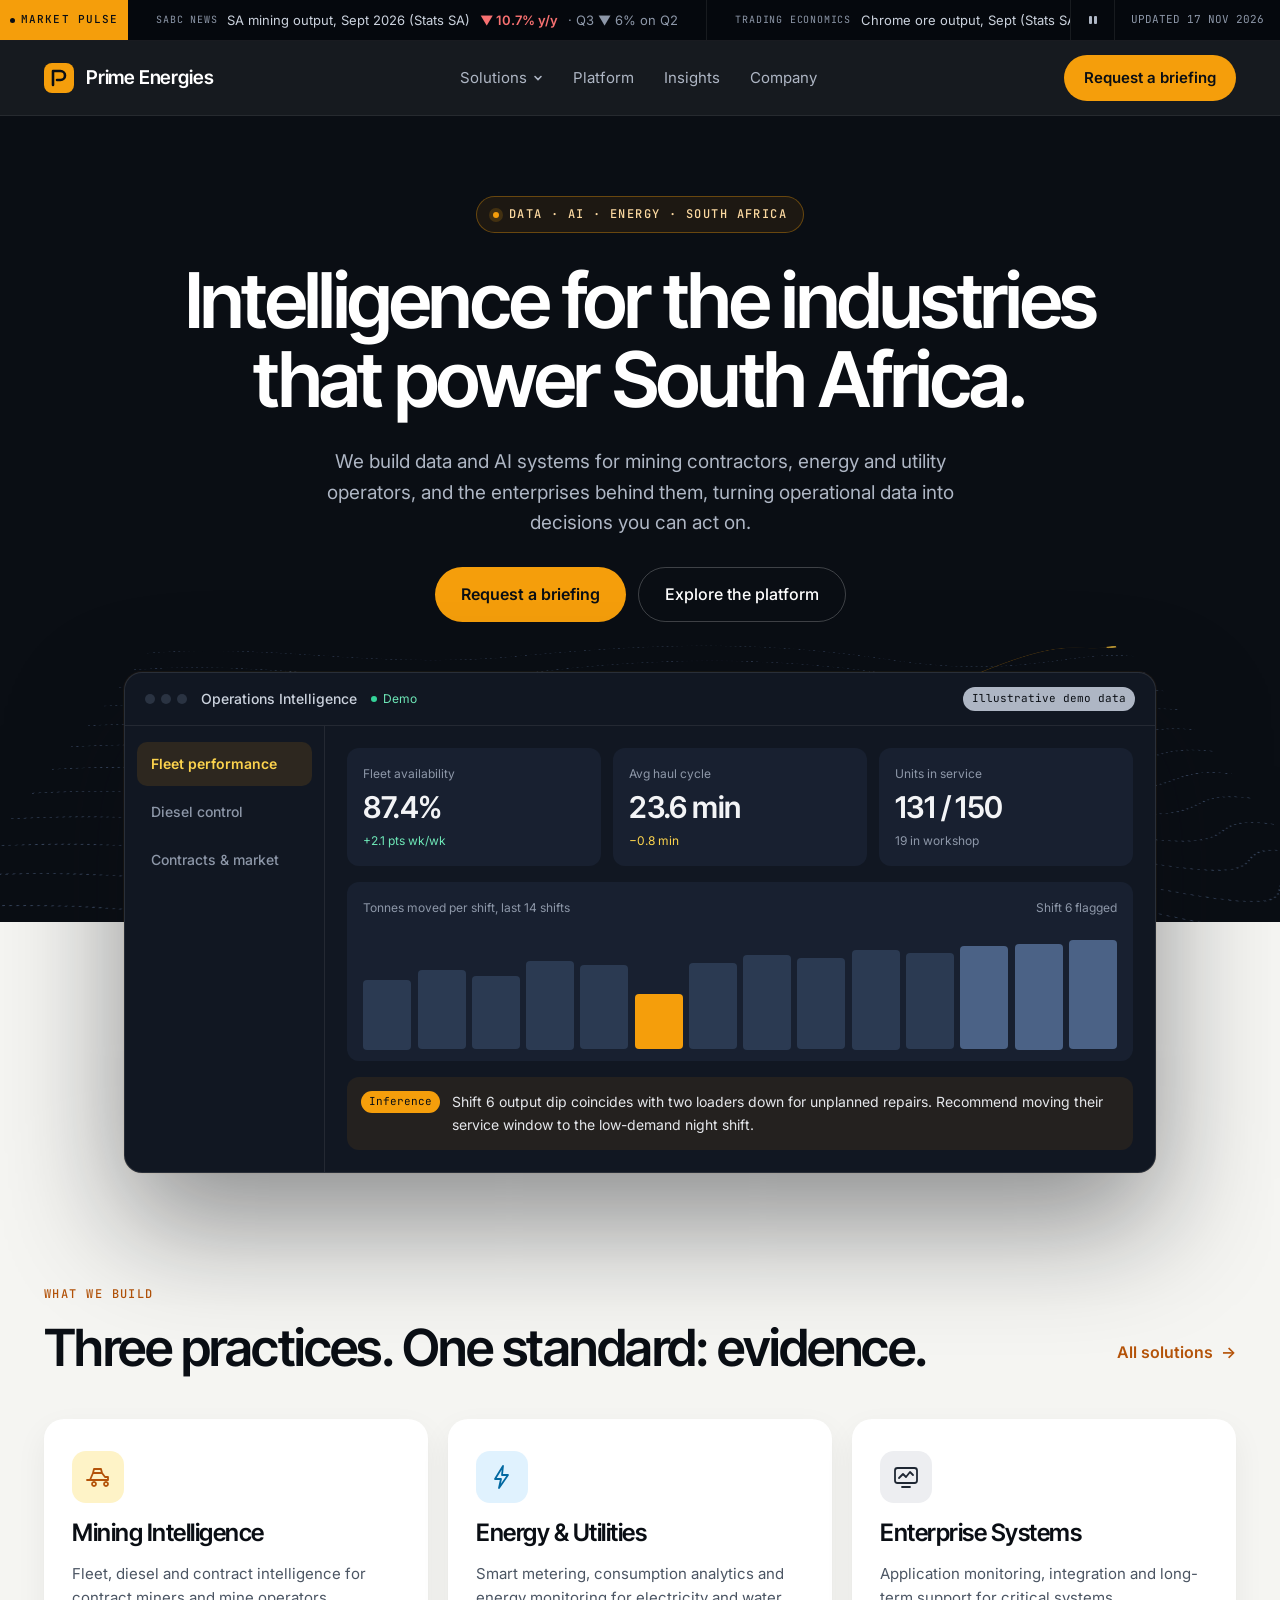
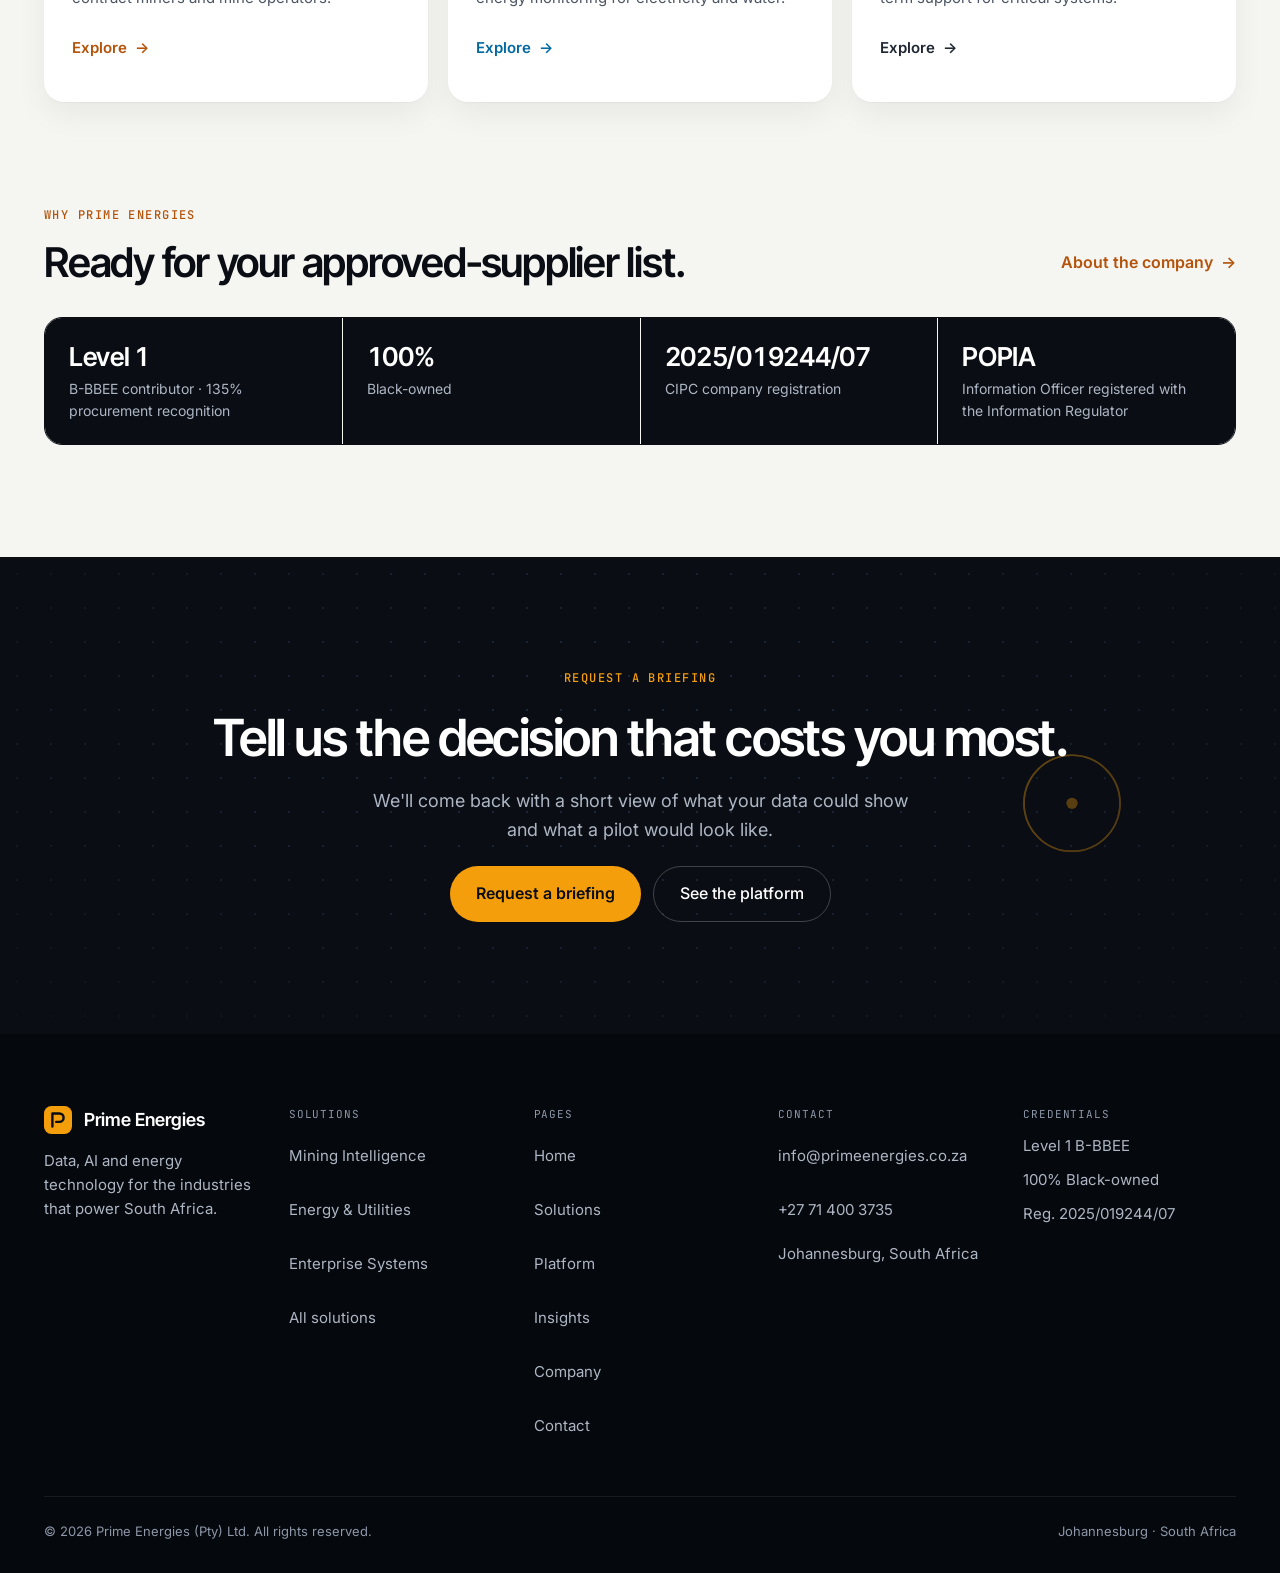
==== index.html @ 6471c517 "Custom aligned dropdown chevron; B-BBEE recognition and validity details Co-Authored-By: Claude Opus" ====
<!doctype html>
<html lang="en">
<head>
<meta charset="utf-8">
<meta name="viewport" content="width=device-width, initial-scale=1">
<meta name="format-detection" content="telephone=no, date=no, address=no, email=no">
<title>Prime Energies | Data, AI and energy technology</title>
<meta name="description" content="Prime Energies builds data and AI systems for mining contractors, energy and utility operators and the enterprises behind them. Level 1 B-BBEE, Johannesburg.">
<meta property="og:title" content="Prime Energies | Data, AI and energy technology">
<meta property="og:description" content="Prime Energies builds data and AI systems for mining contractors, energy and utility operators and the enterprises behind them. Level 1 B-BBEE, Johannesburg.">
<meta property="og:type" content="website">
<meta name="theme-color" content="#0A0E14">
<link rel="canonical" href="https://nmagubane.github.io/prime-energies-site/">
<meta property="og:url" content="https://nmagubane.github.io/prime-energies-site/">
<meta property="og:site_name" content="Prime Energies">
<meta property="og:image" content="https://nmagubane.github.io/prime-energies-site/assets/og-image.png">
<meta property="og:image:width" content="1200">
<meta property="og:image:height" content="630">
<meta name="twitter:card" content="summary_large_image">
<link rel="icon" href="favicon.ico" sizes="any">
<link rel="icon" href="assets/icon.svg" type="image/svg+xml">
<link rel="apple-touch-icon" href="assets/apple-touch-icon.png">
<script type="application/ld+json">{"@context": "https://schema.org", "@type": "Organization", "name": "Prime Energies", "legalName": "Prime Energies (Pty) Ltd", "url": "https://nmagubane.github.io/prime-energies-site/", "logo": "https://nmagubane.github.io/prime-energies-site/assets/apple-touch-icon.png", "email": "info@primeenergies.co.za", "telephone": "+27714003735", "identifier": "2025/019244/07", "address": {"@type": "PostalAddress", "addressLocality": "Johannesburg", "addressCountry": "ZA"}}</script>
<noscript><style>.pe-menu-btn{display:none!important}.pe-hide-sm{display:flex!important;flex-wrap:wrap}</style></noscript>
<link rel="preconnect" href="https://fonts.googleapis.com">
<link rel="preconnect" href="https://fonts.gstatic.com" crossorigin="anonymous">
<link href="https://fonts.googleapis.com/css2?family=Inter+Tight:wght@500;600;700&amp;family=Inter:wght@400;500;600&amp;family=JetBrains+Mono:wght@400;500&amp;display=swap" rel="stylesheet">
<link rel="stylesheet" href="assets/site.css?v=202611170220">
</head>
<body>
<div style="min-height: 100vh; background-color: #F5F5F2; color: #0A0E14; font-family: Inter, system-ui, sans-serif; font-size: 16px; line-height: 1.6; overflow-x: clip">
<a class="pe-skip" href="#main">Skip to content</a><div class="pe-top" style="position: sticky; top: 0; z-index: 50"><div class="pe-ticker" role="region" aria-label="Mining market pulse" style="position: relative; z-index: 6; display: flex; align-items: stretch; background-color: #05080D; border-bottom: 1px solid rgba(255,255,255,.08); overflow: hidden">
<a href="insights.html" class="pe-pulse-tag" aria-label="Market Pulse: all news" style="flex-shrink: 0; display: flex; align-items: center; gap: 6px; padding: 0 10px; background-color: #F59E0B; color: #0A0E14; font-family: 'JetBrains Mono', monospace; font-size: 11px; font-weight: 500; letter-spacing: .1em; z-index: 2">
<span class="pe-live" style="width: 5px; height: 5px; border-radius: 50%; background-color: #0A0E14; display: inline-block"></span><span class="pe-hide-sm">MARKET PULSE</span><span class="pe-show-sm">PULSE</span></a>
<div style="flex: 1 1 auto; min-width: 0; overflow: hidden"><div class="pe-belt"><div style="display: flex; align-items: center; white-space: nowrap"><a href="https://www.sabcnews.com/sabcnews/sa-mining-production-plunges-by-10-7-year-on-year-in-september/" target="_blank" rel="noopener" class="pe-tick" style="display: inline-flex; align-items: center; gap: 10px; padding: 0 28px; border-right: 1px solid rgba(255,255,255,.08); font-size: 13px; min-height: 40px"><span style="font-family: 'JetBrains Mono', monospace; font-size: 10px; letter-spacing: .08em; color: #8D97A8">SABC NEWS</span><span>SA mining output, Sept 2026 (Stats SA)</span><span style="font-weight: 600; color: #F87171">▼ 10.7% y/y</span> <span style="color: #8D97A8">· Q3 ▼ 6% on Q2</span></a><a href="https://tradingeconomics.com/south-africa/mining-production" target="_blank" rel="noopener" class="pe-tick" style="display: inline-flex; align-items: center; gap: 10px; padding: 0 28px; border-right: 1px solid rgba(255,255,255,.08); font-size: 13px; min-height: 40px"><span style="font-family: 'JetBrains Mono', monospace; font-size: 10px; letter-spacing: .08em; color: #8D97A8">TRADING ECONOMICS</span><span>Chrome ore output, Sept (Stats SA)</span><span style="font-weight: 600; color: #34D399">▲ 13.1% y/y</span> <span style="color: #8D97A8">· Manganese ▲ 12.8%</span></a><a href="https://news.metal.com/newscontent/YYYMZWUZQALMFIA4WNA7RKLA23WEX3Q63YMIAIQ-south-africa-september-mining-output-falls-107-yoy-iron-ore-down-237" target="_blank" rel="noopener" class="pe-tick" style="display: inline-flex; align-items: center; gap: 10px; padding: 0 28px; border-right: 1px solid rgba(255,255,255,.08); font-size: 13px; min-height: 40px"><span style="font-family: 'JetBrains Mono', monospace; font-size: 10px; letter-spacing: .08em; color: #8D97A8">SMM</span><span>Iron ore output, Sept (Stats SA)</span><span style="font-weight: 600; color: #F87171">▼ 23.7% y/y</span> <span style="color: #8D97A8">· Diamonds ▼ 63.1%</span></a><a href="https://dfa.co.za/news/2026-11-16-iron-ore-and-diamond-output-slump-as-annual-mining-costs-rise/" target="_blank" rel="noopener" class="pe-tick" style="display: inline-flex; align-items: center; gap: 10px; padding: 0 28px; border-right: 1px solid rgba(255,255,255,.08); font-size: 13px; min-height: 40px"><span style="font-family: 'JetBrains Mono', monospace; font-size: 10px; letter-spacing: .08em; color: #8D97A8">DFA</span><span>Mining input cost inflation (Minerals Council)</span><span style="font-weight: 600; color: #FCD34D">▲ 4.9% y/y</span></a><a href="https://news.metal.com/newscontent/104191931-smm-chromium-daily-review-low-trading-activity-market-under-pressure" target="_blank" rel="noopener" class="pe-tick" style="display: inline-flex; align-items: center; gap: 10px; padding: 0 28px; border-right: 1px solid rgba(255,255,255,.08); font-size: 13px; min-height: 40px"><span style="font-family: 'JetBrains Mono', monospace; font-size: 10px; letter-spacing: .08em; color: #8D97A8">SMM</span><span>SA 40–42% chrome fines, CIF China</span><span style="font-weight: 600; color: #93C5FD">$255/t</span> <span style="color: #8D97A8">· Flat · 2 Nov</span></a><a href="https://www.miningweekly.com/article/merafe-ferrochrome-hits-61-000-t-year-to-date-mark-as-smelter-ramp-up-proceeds-2026-11-03" target="_blank" rel="noopener" class="pe-tick" style="display: inline-flex; align-items: center; gap: 10px; padding: 0 28px; border-right: 1px solid rgba(255,255,255,.08); font-size: 13px; min-height: 40px"><span style="font-family: 'JetBrains Mono', monospace; font-size: 10px; letter-spacing: .08em; color: #8D97A8">MINING WEEKLY</span><span>Merafe ferrochrome, 9 months</span><span style="font-weight: 600; color: #F87171">61,000 t</span> <span style="color: #8D97A8">· ▼ 46% y/y · smelters restarting</span></a><a href="https://www.sanews.gov.za/node/85531" target="_blank" rel="noopener" class="pe-tick" style="display: inline-flex; align-items: center; gap: 10px; padding: 0 28px; border-right: 1px solid rgba(255,255,255,.08); font-size: 13px; min-height: 40px"><span style="font-family: 'JetBrains Mono', monospace; font-size: 10px; letter-spacing: .08em; color: #8D97A8">SANEWS</span><span>Eskom days without load shedding</span><span style="font-weight: 600; color: #34D399">540+</span> <span style="color: #8D97A8">· 9 Nov</span></a><a href="https://www.miningmx.com/news/2026-11-11-why-south-africa-s-platinum-miners-are-piling-into-chrome/" target="_blank" rel="noopener" class="pe-tick" style="display: inline-flex; align-items: center; gap: 10px; padding: 0 28px; border-right: 1px solid rgba(255,255,255,.08); font-size: 13px; min-height: 40px"><span style="font-family: 'JetBrains Mono', monospace; font-size: 10px; letter-spacing: .08em; color: #8D97A8">MININGMX</span><span>PGM miners piling into chrome</span><span style="font-weight: 600; color: #93C5FD">11 Nov</span></a></div><div aria-hidden="true" style="display: flex; align-items: center; white-space: nowrap"><a href="https://www.sabcnews.com/sabcnews/sa-mining-production-plunges-by-10-7-year-on-year-in-september/" tabindex="-1" target="_blank" rel="noopener" class="pe-tick" style="display: inline-flex; align-items: center; gap: 10px; padding: 0 28px; border-right: 1px solid rgba(255,255,255,.08); font-size: 13px; min-height: 40px"><span style="font-family: 'JetBrains Mono', monospace; font-size: 10px; letter-spacing: .08em; color: #8D97A8">SABC NEWS</span><span>SA mining output, Sept 2026 (Stats SA)</span><span style="font-weight: 600; color: #F87171">▼ 10.7% y/y</span> <span style="color: #8D97A8">· Q3 ▼ 6% on Q2</span></a><a href="https://tradingeconomics.com/south-africa/mining-production" tabindex="-1" target="_blank" rel="noopener" class="pe-tick" style="display: inline-flex; align-items: center; gap: 10px; padding: 0 28px; border-right: 1px solid rgba(255,255,255,.08); font-size: 13px; min-height: 40px"><span style="font-family: 'JetBrains Mono', monospace; font-size: 10px; letter-spacing: .08em; color: #8D97A8">TRADING ECONOMICS</span><span>Chrome ore output, Sept (Stats SA)</span><span style="font-weight: 600; color: #34D399">▲ 13.1% y/y</span> <span style="color: #8D97A8">· Manganese ▲ 12.8%</span></a><a href="https://news.metal.com/newscontent/YYYMZWUZQALMFIA4WNA7RKLA23WEX3Q63YMIAIQ-south-africa-september-mining-output-falls-107-yoy-iron-ore-down-237" tabindex="-1" target="_blank" rel="noopener" class="pe-tick" style="display: inline-flex; align-items: center; gap: 10px; padding: 0 28px; border-right: 1px solid rgba(255,255,255,.08); font-size: 13px; min-height: 40px"><span style="font-family: 'JetBrains Mono', monospace; font-size: 10px; letter-spacing: .08em; color: #8D97A8">SMM</span><span>Iron ore output, Sept (Stats SA)</span><span style="font-weight: 600; color: #F87171">▼ 23.7% y/y</span> <span style="color: #8D97A8">· Diamonds ▼ 63.1%</span></a><a href="https://dfa.co.za/news/2026-11-16-iron-ore-and-diamond-output-slump-as-annual-mining-costs-rise/" tabindex="-1" target="_blank" rel="noopener" class="pe-tick" style="display: inline-flex; align-items: center; gap: 10px; padding: 0 28px; border-right: 1px solid rgba(255,255,255,.08); font-size: 13px; min-height: 40px"><span style="font-family: 'JetBrains Mono', monospace; font-size: 10px; letter-spacing: .08em; color: #8D97A8">DFA</span><span>Mining input cost inflation (Minerals Council)</span><span style="font-weight: 600; color: #FCD34D">▲ 4.9% y/y</span></a><a href="https://news.metal.com/newscontent/104191931-smm-chromium-daily-review-low-trading-activity-market-under-pressure" tabindex="-1" target="_blank" rel="noopener" class="pe-tick" style="display: inline-flex; align-items: center; gap: 10px; padding: 0 28px; border-right: 1px solid rgba(255,255,255,.08); font-size: 13px; min-height: 40px"><span style="font-family: 'JetBrains Mono', monospace; font-size: 10px; letter-spacing: .08em; color: #8D97A8">SMM</span><span>SA 40–42% chrome fines, CIF China</span><span style="font-weight: 600; color: #93C5FD">$255/t</span> <span style="color: #8D97A8">· Flat · 2 Nov</span></a><a href="https://www.miningweekly.com/article/merafe-ferrochrome-hits-61-000-t-year-to-date-mark-as-smelter-ramp-up-proceeds-2026-11-03" tabindex="-1" target="_blank" rel="noopener" class="pe-tick" style="display: inline-flex; align-items: center; gap: 10px; padding: 0 28px; border-right: 1px solid rgba(255,255,255,.08); font-size: 13px; min-height: 40px"><span style="font-family: 'JetBrains Mono', monospace; font-size: 10px; letter-spacing: .08em; color: #8D97A8">MINING WEEKLY</span><span>Merafe ferrochrome, 9 months</span><span style="font-weight: 600; color: #F87171">61,000 t</span> <span style="color: #8D97A8">· ▼ 46% y/y · smelters restarting</span></a><a href="https://www.sanews.gov.za/node/85531" tabindex="-1" target="_blank" rel="noopener" class="pe-tick" style="display: inline-flex; align-items: center; gap: 10px; padding: 0 28px; border-right: 1px solid rgba(255,255,255,.08); font-size: 13px; min-height: 40px"><span style="font-family: 'JetBrains Mono', monospace; font-size: 10px; letter-spacing: .08em; color: #8D97A8">SANEWS</span><span>Eskom days without load shedding</span><span style="font-weight: 600; color: #34D399">540+</span> <span style="color: #8D97A8">· 9 Nov</span></a><a href="https://www.miningmx.com/news/2026-11-11-why-south-africa-s-platinum-miners-are-piling-into-chrome/" tabindex="-1" target="_blank" rel="noopener" class="pe-tick" style="display: inline-flex; align-items: center; gap: 10px; padding: 0 28px; border-right: 1px solid rgba(255,255,255,.08); font-size: 13px; min-height: 40px"><span style="font-family: 'JetBrains Mono', monospace; font-size: 10px; letter-spacing: .08em; color: #8D97A8">MININGMX</span><span>PGM miners piling into chrome</span><span style="font-weight: 600; color: #93C5FD">11 Nov</span></a></div></div></div>
<button type="button" class="pe-tick-pause" aria-pressed="false" aria-label="Pause news ticker" style="flex-shrink: 0; width: 44px; min-height: 34px; display: flex; align-items: center; justify-content: center; background-color: #05080D; border: none; border-left: 1px solid rgba(255,255,255,.08); color: #AEB6C4; cursor: pointer; z-index: 2"><svg width="12" height="12" viewBox="0 0 12 12" aria-hidden="true"><rect x="2" y="2" width="3" height="8" rx="1" fill="currentColor"></rect><rect x="7" y="2" width="3" height="8" rx="1" fill="currentColor"></rect></svg></button>
<div class="pe-hide-sm" style="flex-shrink: 0; display: flex; align-items: center; padding: 0 16px; font-family: 'JetBrains Mono', monospace; font-size: 11px; color: #8D97A8; border-left: 1px solid rgba(255,255,255,.08); background-color: #05080D; z-index: 2">UPDATED 17 NOV 2026</div>
</div>
<!--/ticker--><header class="pe-header" style="position: relative; z-index: 50; background-color: rgba(10,14,20,.95); -webkit-backdrop-filter: blur(14px); backdrop-filter: blur(14px); border-bottom: 1px solid rgba(255,255,255,.07)">
<nav aria-label="Main" style="max-width: 1240px; margin: 0 auto; padding: 14px 24px; display: flex; align-items: center; justify-content: space-between; gap: 24px; flex-wrap: wrap">
<a href="index.html" style="display: flex; align-items: center; gap: 12px; color: #FFFFFF">
<svg width="30" height="30" viewBox="0 0 30 30" aria-hidden="true"><rect width="30" height="30" rx="8" fill="#F59E0B"></rect><path d="M9 22V8h7.5a4.5 4.5 0 0 1 0 9H13" fill="none" stroke="#0A0E14" stroke-width="2.6" stroke-linecap="round" stroke-linejoin="round"></path></svg>
<span style="font-family: 'Inter Tight', sans-serif; font-weight: 600; font-size: 19px; letter-spacing: -.01em">Prime Energies</span>
</a>
<div class="pe-hide-sm" style="display: flex; align-items: center; gap: 30px; font-size: 15px"><div class="pe-dd"><a href="solutions.html" class="pe-navlink" style="color: #AEB6C4; display: inline-flex; align-items: center; gap: 6px; min-height: 44px">Solutions<svg width="10" height="10" viewBox="0 0 10 10" aria-hidden="true"><path d="M2 3.5l3 3 3-3" fill="none" stroke="currentColor" stroke-width="1.6" stroke-linecap="round"></path></svg></a><div class="pe-dd-menu"><a href="mining-intelligence.html"><span>Mining Intelligence</span><small>Fleet, diesel and contract intelligence</small></a><a href="energy-utilities.html"><span>Energy &amp; Utilities</span><small>Smart metering and energy analytics</small></a><a href="enterprise-systems.html"><span>Enterprise Systems</span><small>Monitoring, integration and support</small></a><a href="solutions.html" class="pe-dd-all">All solutions</a></div></div><a href="platform.html" class="pe-navlink" style="color: #AEB6C4">Platform</a><a href="insights.html" class="pe-navlink" style="color: #AEB6C4">Insights</a><a href="company.html" class="pe-navlink" style="color: #AEB6C4">Company</a></div>
<button type="button" class="pe-menu-btn" aria-expanded="false" aria-controls="pe-mobile-menu"><span class="pe-burger" aria-hidden="true"><i></i><i></i><i></i></span>Menu</button><a href="contact.html" class="pe-btn" style="background-color: #F59E0B; color: #0A0E14; font-weight: 600; font-size: 15px; padding: 11px 20px; border-radius: 999px; min-height: 44px; display: inline-flex; align-items: center">Request a briefing</a>
</nav>
<nav id="pe-mobile-menu" class="pe-mobile-menu" aria-label="Mobile" hidden><a class="pe-mm-link" href="index.html" aria-current="page">Home<svg width="16" height="16" viewBox="0 0 16 16" aria-hidden="true"><path d="M6 3l5 5-5 5" fill="none" stroke="currentColor" stroke-width="1.8" stroke-linecap="round" stroke-linejoin="round"></path></svg></a><a class="pe-mm-link" href="solutions.html">Solutions<svg width="16" height="16" viewBox="0 0 16 16" aria-hidden="true"><path d="M6 3l5 5-5 5" fill="none" stroke="currentColor" stroke-width="1.8" stroke-linecap="round" stroke-linejoin="round"></path></svg></a><div class="pe-mm-sub"><a href="mining-intelligence.html">Mining Intelligence</a><a href="energy-utilities.html">Energy &amp; Utilities</a><a href="enterprise-systems.html">Enterprise Systems</a></div><a class="pe-mm-link" href="platform.html">Platform<svg width="16" height="16" viewBox="0 0 16 16" aria-hidden="true"><path d="M6 3l5 5-5 5" fill="none" stroke="currentColor" stroke-width="1.8" stroke-linecap="round" stroke-linejoin="round"></path></svg></a><a class="pe-mm-link" href="insights.html">Insights<svg width="16" height="16" viewBox="0 0 16 16" aria-hidden="true"><path d="M6 3l5 5-5 5" fill="none" stroke="currentColor" stroke-width="1.8" stroke-linecap="round" stroke-linejoin="round"></path></svg></a><a class="pe-mm-link" href="company.html">Company<svg width="16" height="16" viewBox="0 0 16 16" aria-hidden="true"><path d="M6 3l5 5-5 5" fill="none" stroke="currentColor" stroke-width="1.8" stroke-linecap="round" stroke-linejoin="round"></path></svg></a><a class="pe-mm-link" href="contact.html">Contact<svg width="16" height="16" viewBox="0 0 16 16" aria-hidden="true"><path d="M6 3l5 5-5 5" fill="none" stroke="currentColor" stroke-width="1.8" stroke-linecap="round" stroke-linejoin="round"></path></svg></a><a class="pe-mm-cta" href="contact.html">Request a briefing</a><div class="pe-mm-foot"><a href="mailto:info@primeenergies.co.za">info@primeenergies.co.za</a><a href="tel:+27714003735">+27 71 400 3735</a></div></nav>
</header>
</div><main id="main" tabindex="-1" style="outline: none"><section id="top" style="position: relative; background-color: #0A0E14; color: #F3F4F6; overflow: hidden">
<div aria-hidden="true" style="position: absolute; inset: 0; overflow: hidden; pointer-events: none"><div class="pe-kb" style="position: absolute; left: -10%; right: -10%; bottom: -8%; height: 80%; perspective: 900px; -webkit-mask-image: linear-gradient(to top, #000 35%, transparent 95%); mask-image: linear-gradient(to top, #000 35%, transparent 95%)">
<svg viewBox="0 0 1600 700" preserveAspectRatio="none" style="width: 100%; height: 100%; transform: rotateX(56deg); transform-origin: 50% 100%">
<g class="pe-terrain" stroke="#3B4A63" stroke-width="1.3"><path d="M0 40 C 200 10, 380 90, 600 50 S 1000 0, 1200 60 S 1500 30, 1600 50"></path><path d="M0 90 C 220 60, 400 150, 620 100 S 1020 50, 1220 110 S 1500 80, 1600 100"></path><path d="M0 140 C 240 110, 420 210, 640 150 S 1040 100, 1240 160 S 1500 130, 1600 150"></path><path d="M0 190 C 260 160, 440 270, 660 200 S 1060 150, 1260 210 S 1500 180, 1600 200"></path><path d="M0 240 C 280 210, 460 330, 680 250 S 1080 200, 1280 260 S 1500 230, 1600 250"></path><path d="M0 290 C 300 260, 480 390, 700 300 S 1100 250, 1300 310 S 1500 280, 1600 300"></path><path d="M0 340 C 320 310, 500 450, 720 350 S 1120 300, 1320 360 S 1500 330, 1600 350"></path><path d="M0 390 C 340 360, 520 510, 740 400 S 1140 350, 1340 410 S 1500 380, 1600 400"></path><path d="M0 440 C 360 410, 540 570, 760 450 S 1160 400, 1360 460 S 1500 430, 1600 450"></path><path d="M0 490 C 380 460, 560 630, 780 500 S 1180 450, 1380 510 S 1500 480, 1600 500"></path><path d="M0 540 C 400 510, 580 690, 800 550 S 1200 500, 1400 560 S 1500 530, 1600 550"></path><path d="M0 590 C 420 560, 600 750, 820 600 S 1220 550, 1420 610 S 1500 580, 1600 600"></path><path d="M0 640 C 440 610, 620 810, 840 650 S 1240 600, 1440 660 S 1500 630, 1600 650"></path></g>
<path class="pe-route" d="M120 680 C 340 560, 520 470, 720 400 S 1080 260, 1300 120 S 1500 40, 1580 20" fill="none" stroke="#F59E0B" stroke-width="5" stroke-linecap="round"></path>
<path class="pe-route2" d="M120 680 C 340 560, 520 470, 720 400 S 1080 260, 1300 120 S 1500 40, 1580 20" fill="none" stroke="#FCD34D" stroke-width="4" stroke-linecap="round"></path>
<path d="M120 680 C 340 560, 520 470, 720 400 S 1080 260, 1300 120 S 1500 40, 1580 20" fill="none" stroke="#F59E0B" stroke-width="1.2" opacity=".35"></path>
<circle cx="720" cy="400" r="9" fill="#F59E0B" class="pe-live"></circle>
<circle cx="1300" cy="120" r="7" fill="#F59E0B" class="pe-live" style="animation-delay: .6s"></circle>
<circle cx="340" cy="562" r="7" fill="#F59E0B" class="pe-live" style="animation-delay: 1.2s"></circle>
</svg></div></div>
<div class="pe-in" style="position: relative; z-index: 2; max-width: 1240px; margin: 0 auto; padding: 80px 24px 300px; display: flex; flex-direction: column; align-items: center; text-align: center; gap: 28px">
<span class="pe-pill"><span class="pe-live pe-pill-dot"></span>Data · AI · Energy · South Africa</span>
<h1 style="margin: 0; max-width: 980px; font-family: 'Inter Tight', sans-serif; font-weight: 600; font-size: clamp(42px, 6vw, 84px); line-height: 1.03; letter-spacing: -.035em; color: #FFFFFF">Intelligence for the industries that power South Africa.</h1>
<p style="margin: 0; max-width: 640px; font-size: 19px; color: #AEB6C4">We build data and AI systems for mining contractors, energy and utility operators, and the enterprises behind them, turning operational data into decisions you can act on.</p>
<div style="display: flex; flex-wrap: wrap; gap: 12px; justify-content: center"><a href="contact.html" class="pe-btn" style="background-color: #F59E0B; color: #0A0E14; font-weight: 600; padding: 14px 26px; border-radius: 999px; min-height: 50px; display: inline-flex; align-items: center">Request a briefing</a><a href="platform.html" class="pe-ghost" style="border: 1px solid rgba(255,255,255,.22); color: #FFFFFF; font-weight: 500; padding: 14px 26px; border-radius: 999px; min-height: 50px; display: inline-flex; align-items: center">Explore the platform</a></div>
</div>
</section>
<!-- ================= FLOATING PLATFORM CONSOLE ================= -->
<section id="platform" data-console aria-label="Platform preview" style="position: relative; z-index: 3; max-width: 1080px; margin: -250px auto 0; padding: 0 24px">
<div class="pe-float" style="background-color: #111722; color: #F3F4F6; border: 1px solid rgba(255,255,255,.1); border-radius: 18px; overflow: hidden; box-shadow: 0 50px 120px rgba(10,14,20,.45), 0 0 0 1px rgba(245,158,11,.06)">
<div style="display: flex; align-items: center; justify-content: space-between; gap: 12px; padding: 14px 20px; border-bottom: 1px solid rgba(255,255,255,.08); flex-wrap: wrap">
<div style="display: flex; align-items: center; gap: 14px">
<div aria-hidden="true" style="display: flex; gap: 6px"><span style="width: 10px; height: 10px; border-radius: 50%; background-color: #2A3342; display: block"></span><span style="width: 10px; height: 10px; border-radius: 50%; background-color: #2A3342; display: block"></span><span style="width: 10px; height: 10px; border-radius: 50%; background-color: #2A3342; display: block"></span></div>
<span style="font-size: 14px; font-weight: 500; color: #CBD2DD">Operations Intelligence</span>
<span style="display: inline-flex; align-items: center; gap: 6px; font-size: 12px; color: #6EE7B7"><span class="pe-live" style="width: 6px; height: 6px; border-radius: 50%; background-color: #34D399; display: inline-block"></span>Demo</span>
</div>
<span style="font-family: 'JetBrains Mono', monospace; font-size: 11px; color: #0A0E14; background-color: #AEB6C4; padding: 3px 9px; border-radius: 999px">Illustrative demo data</span>
</div>

<div style="display: flex; flex-wrap: wrap">
<!-- side tabs -->
<div role="group" aria-label="Console view" style="flex: 1 1 200px; max-width: 240px; min-width: 0; padding: 16px 12px; border-right: 1px solid rgba(255,255,255,.08); display: flex; flex-direction: column; gap: 4px">
<button type="button" class="pe-tabbtn" data-tab="fleet" aria-controls="pe-panel-fleet" aria-pressed="true">Fleet performance</button><button type="button" class="pe-tabbtn" data-tab="diesel" aria-controls="pe-panel-diesel" aria-pressed="false">Diesel control</button><button type="button" class="pe-tabbtn" data-tab="market" aria-controls="pe-panel-market" aria-pressed="false">Contracts &amp; market</button>
</div>

<div style="flex: 999 1 520px; min-width: 0; padding: 22px; min-height: 380px">
<div data-panel="fleet" id="pe-panel-fleet" aria-live="polite">
<div style="display: flex; flex-direction: column; gap: 16px">
<div style="display: grid; grid-template-columns: repeat(3, minmax(0, 1fr)); gap: 12px">
<div style="background-color: #182030; border-radius: 12px; padding: 16px"><div style="font-size: 12px; color: #8D97A8">Fleet availability</div><div style="font-family: 'Inter Tight', sans-serif; font-size: 30px; font-weight: 600; letter-spacing: -.02em">87.4%</div><div style="font-size: 12px; color: #6EE7B7">+2.1 pts wk/wk</div></div>
<div style="background-color: #182030; border-radius: 12px; padding: 16px"><div style="font-size: 12px; color: #8D97A8">Avg haul cycle</div><div style="font-family: 'Inter Tight', sans-serif; font-size: 30px; font-weight: 600; letter-spacing: -.02em">23.6 min</div><div style="font-size: 12px; color: #FCD34D">−0.8 min</div></div>
<div style="background-color: #182030; border-radius: 12px; padding: 16px"><div style="font-size: 12px; color: #8D97A8">Units in service</div><div style="font-family: 'Inter Tight', sans-serif; font-size: 30px; font-weight: 600; letter-spacing: -.02em">131 / 150</div><div style="font-size: 12px; color: #8D97A8">19 in workshop</div></div>
</div>
<div style="background-color: #182030; border-radius: 12px; padding: 16px 16px 12px">
<div style="display: flex; justify-content: space-between; font-size: 12px; color: #8D97A8"><span>Tonnes moved per shift, last 14 shifts</span><span>Shift 6 flagged</span></div>
<div aria-hidden="true" style="display: flex; align-items: flex-end; gap: 6px; height: 120px; margin-top: 12px">
<div class="pe-bar" style="flex: 1; height: 58%; background-color: #2B3A52; border-radius: 4px; animation-delay: .05s"></div>
<div class="pe-bar" style="flex: 1; height: 66%; background-color: #2B3A52; border-radius: 4px; animation-delay: .1s"></div>
<div class="pe-bar" style="flex: 1; height: 61%; background-color: #2B3A52; border-radius: 4px; animation-delay: .15s"></div>
<div class="pe-bar" style="flex: 1; height: 74%; background-color: #2B3A52; border-radius: 4px; animation-delay: .2s"></div>
<div class="pe-bar" style="flex: 1; height: 70%; background-color: #2B3A52; border-radius: 4px; animation-delay: .25s"></div>
<div class="pe-bar" style="flex: 1; height: 46%; background-color: #F59E0B; border-radius: 4px; animation-delay: .3s"></div>
<div class="pe-bar" style="flex: 1; height: 72%; background-color: #2B3A52; border-radius: 4px; animation-delay: .35s"></div>
<div class="pe-bar" style="flex: 1; height: 79%; background-color: #2B3A52; border-radius: 4px; animation-delay: .4s"></div>
<div class="pe-bar" style="flex: 1; height: 76%; background-color: #2B3A52; border-radius: 4px; animation-delay: .45s"></div>
<div class="pe-bar" style="flex: 1; height: 83%; background-color: #2B3A52; border-radius: 4px; animation-delay: .5s"></div>
<div class="pe-bar" style="flex: 1; height: 80%; background-color: #2B3A52; border-radius: 4px; animation-delay: .55s"></div>
<div class="pe-bar" style="flex: 1; height: 86%; background-color: #4B6286; border-radius: 4px; animation-delay: .6s"></div>
<div class="pe-bar" style="flex: 1; height: 88%; background-color: #4B6286; border-radius: 4px; animation-delay: .65s"></div>
<div class="pe-bar" style="flex: 1; height: 91%; background-color: #4B6286; border-radius: 4px; animation-delay: .7s"></div>
</div>
</div>
<div style="display: flex; gap: 12px; align-items: flex-start; font-size: 14px; color: #E5E7EB; background-color: rgba(245,158,11,.08); border-radius: 12px; padding: 14px">
<span style="font-family: 'JetBrains Mono', monospace; font-size: 11px; color: #0A0E14; background-color: #F59E0B; padding: 2px 8px; border-radius: 999px; white-space: nowrap">Inference</span>
<span>Shift 6 output dip coincides with two loaders down for unplanned repairs. Recommend moving their service window to the low-demand night shift.</span>
</div>
</div>
</div>

<div data-panel="diesel" id="pe-panel-diesel" aria-live="polite" hidden>
<div style="display: flex; flex-direction: column; gap: 16px">
<div style="display: grid; grid-template-columns: repeat(3, minmax(0, 1fr)); gap: 12px">
<div style="background-color: #182030; border-radius: 12px; padding: 16px"><div style="font-size: 12px; color: #8D97A8">Litres per tonne</div><div style="font-family: 'Inter Tight', sans-serif; font-size: 30px; font-weight: 600; letter-spacing: -.02em">0.62</div><div style="font-size: 12px; color: #6EE7B7">−4% vs plan</div></div>
<div style="background-color: #182030; border-radius: 12px; padding: 16px"><div style="font-size: 12px; color: #8D97A8">Idle burn today</div><div style="font-family: 'Inter Tight', sans-serif; font-size: 30px; font-weight: 600; letter-spacing: -.02em">1,840 L</div><div style="font-size: 12px; color: #FCD34D">Above baseline</div></div>
<div style="background-color: #182030; border-radius: 12px; padding: 16px"><div style="font-size: 12px; color: #8D97A8">Open anomalies</div><div style="font-family: 'Inter Tight', sans-serif; font-size: 30px; font-weight: 600; letter-spacing: -.02em">3</div><div style="font-size: 12px; color: #8D97A8">2 need review</div></div>
</div>
<div style="background-color: #182030; border-radius: 12px; padding: 16px">
<div style="display: flex; justify-content: space-between; font-size: 12px; color: #8D97A8"><span>Fuel issued vs expected burn</span><span>Unit HT-14</span></div>
<svg viewBox="0 0 520 120" role="img" aria-label="Demo chart: fuel issued tracks expected burn until a spike on day 9" style="width: 100%; height: 120px; margin-top: 8px">
<polyline class="pe-spark" points="0,90 40,86 80,88 120,82 160,84 200,80 240,83 280,78 320,30 360,79 400,76 440,78 480,74 520,72" fill="none" stroke="#F59E0B" stroke-width="2.5" stroke-linejoin="round"></polyline>
<polyline points="0,92 40,89 80,90 120,86 160,87 200,84 240,85 280,82 320,81 360,80 400,79 440,78 480,77 520,75" fill="none" stroke="#6B7A93" stroke-width="1.5" stroke-dasharray="4 5"></polyline>
<circle cx="320" cy="30" r="7" fill="none" stroke="#F59E0B" stroke-width="2" class="pe-live"></circle>
</svg>
</div>
<div style="display: flex; gap: 12px; align-items: flex-start; font-size: 14px; color: #E5E7EB; background-color: rgba(245,158,11,.08); border-radius: 12px; padding: 14px">
<span style="font-family: 'JetBrains Mono', monospace; font-size: 11px; color: #0A0E14; background-color: #F59E0B; padding: 2px 8px; border-radius: 999px; white-space: nowrap">Flag</span>
<span>Day 9: 410 L issued to HT-14 against roughly 150 L of expected burn. Check the bowser log and fuel-card record before the next reconciliation.</span>
</div>
</div>
</div>

<div data-panel="market" id="pe-panel-market" aria-live="polite" hidden>
<div style="display: flex; flex-direction: column; gap: 10px">
<div style="font-size: 12px; color: #8D97A8">Signals relevant to your contracts, sourced and graded</div>
<div style="display: flex; gap: 14px; align-items: flex-start; background-color: #182030; border-radius: 12px; padding: 14px 16px"><span style="font-family: 'JetBrains Mono', monospace; font-size: 11px; color: #0A0E14; background-color: #CBD2DD; padding: 2px 8px; border-radius: 999px; min-width: 92px; text-align: center">Fact</span><div style="display: flex; flex-direction: column"><span style="font-size: 15px">New mining-right notice published in your operating region</span><span style="font-size: 12px; color: #8D97A8">Source: regulator notice · linked</span></div></div>
<div style="display: flex; gap: 14px; align-items: flex-start; background-color: #182030; border-radius: 12px; padding: 14px 16px"><span style="font-family: 'JetBrains Mono', monospace; font-size: 11px; color: #0A0E14; background-color: #CBD2DD; padding: 2px 8px; border-radius: 999px; min-width: 92px; text-align: center">Fact</span><div style="display: flex; flex-direction: column"><span style="font-size: 15px">Client results: production guidance revised for next half-year</span><span style="font-size: 12px; color: #8D97A8">Source: company announcement · linked</span></div></div>
<div style="display: flex; gap: 14px; align-items: flex-start; background-color: #182030; border-radius: 12px; padding: 14px 16px"><span style="font-family: 'JetBrains Mono', monospace; font-size: 11px; color: #0A0E14; background-color: #FCD34D; padding: 2px 8px; border-radius: 999px; min-width: 92px; text-align: center">Inference</span><div style="display: flex; flex-direction: column"><span style="font-size: 15px">Higher guidance implies more opencast volume, likely a contract scope increase</span><span style="font-size: 12px; color: #8D97A8">Based on the two facts above</span></div></div>
<div style="display: flex; gap: 14px; align-items: flex-start; background-color: #182030; border-radius: 12px; padding: 14px 16px"><span style="font-family: 'JetBrains Mono', monospace; font-size: 11px; color: #0A0E14; background-color: #F59E0B; padding: 2px 8px; border-radius: 999px; min-width: 92px; text-align: center">Action</span><div style="display: flex; flex-direction: column"><span style="font-size: 15px">Prepare a capacity proposal before the client issues its next tender</span><span style="font-size: 12px; color: #8D97A8">Owner: business development</span></div></div>
</div>
</div>
</div>
</div>
</div>
</section>


<section style="max-width: 1240px; margin: 0 auto; padding: 112px 24px 104px; display: flex; flex-direction: column; gap: 44px">
<div style="display: flex; flex-wrap: wrap; gap: 24px; justify-content: space-between; align-items: flex-end">
<div style="flex: 1 1 520px; min-width: 0; display: flex; flex-direction: column; gap: 16px"><span style="font-family: 'JetBrains Mono', monospace; font-size: 12px; font-weight: 500; letter-spacing: .12em; text-transform: uppercase; color: #B45309">What we build</span><h2 style="margin: 0; font-family: 'Inter Tight', sans-serif; font-weight: 600; font-size: clamp(34px, 4vw, 56px); line-height: 1.06; letter-spacing: -.03em">Three practices. One standard: evidence.</h2></div>
<a href="solutions.html" class="pe-more" style="display: inline-flex; align-items: center; gap: 8px; color: #B45309; font-weight: 600">All solutions<span aria-hidden="true">→</span></a>
</div>
<div style="display: grid; grid-template-columns: repeat(auto-fit, minmax(280px, 1fr)); gap: 20px"><a href="mining-intelligence.html" class="pe-card pe-in pe-d1" style="color: #0A0E14; background-color: #FFFFFF; border-radius: 20px; padding: 32px 28px; display: flex; flex-direction: column; gap: 16px; box-shadow: 0 1px 2px rgba(10,14,20,.04), 0 12px 32px rgba(10,14,20,.06)"><div style="width: 52px; height: 52px; border-radius: 14px; background-color: #FEF3C7; display: flex; align-items: center; justify-content: center"><svg width="28" height="28" viewBox="0 0 28 28" aria-hidden="true"><path d="M3 17h3l3-7h9l3 4h3v3H3zM9 10l1-4h7l1 4M8 21a2 2 0 1 0 0-.01M20 21a2 2 0 1 0 0-.01" fill="none" stroke="#B45309" stroke-width="1.8" stroke-linejoin="round" stroke-linecap="round"></path></svg></div><h3 style="margin: 0; font-family: 'Inter Tight', sans-serif; font-size: 24px; font-weight: 600; letter-spacing: -.02em">Mining Intelligence</h3><span style="color: #4B5563; font-size: 15px">Fleet, diesel and contract intelligence for contract miners and mine operators.</span><span class="pe-more" style="display: inline-flex; align-items: center; gap: 8px; color: #B45309; font-weight: 600; font-size: 15px; margin-top: auto">Explore<span aria-hidden="true">→</span></span></a><a href="energy-utilities.html" class="pe-card pe-in pe-d2" style="color: #0A0E14; background-color: #FFFFFF; border-radius: 20px; padding: 32px 28px; display: flex; flex-direction: column; gap: 16px; box-shadow: 0 1px 2px rgba(10,14,20,.04), 0 12px 32px rgba(10,14,20,.06)"><div style="width: 52px; height: 52px; border-radius: 14px; background-color: #E0F2FE; display: flex; align-items: center; justify-content: center"><svg width="28" height="28" viewBox="0 0 28 28" aria-hidden="true"><path d="M15 3 7 16h6l-2 9 9-13h-6z" fill="none" stroke="#0369A1" stroke-width="1.8" stroke-linejoin="round"></path></svg></div><h3 style="margin: 0; font-family: 'Inter Tight', sans-serif; font-size: 24px; font-weight: 600; letter-spacing: -.02em">Energy &amp; Utilities</h3><span style="color: #4B5563; font-size: 15px">Smart metering, consumption analytics and energy monitoring for electricity and water.</span><span class="pe-more" style="display: inline-flex; align-items: center; gap: 8px; color: #0369A1; font-weight: 600; font-size: 15px; margin-top: auto">Explore<span aria-hidden="true">→</span></span></a><a href="enterprise-systems.html" class="pe-card pe-in pe-d3" style="color: #0A0E14; background-color: #FFFFFF; border-radius: 20px; padding: 32px 28px; display: flex; flex-direction: column; gap: 16px; box-shadow: 0 1px 2px rgba(10,14,20,.04), 0 12px 32px rgba(10,14,20,.06)"><div style="width: 52px; height: 52px; border-radius: 14px; background-color: #EDEEF1; display: flex; align-items: center; justify-content: center"><svg width="28" height="28" viewBox="0 0 28 28" aria-hidden="true"><rect x="3" y="5" width="22" height="15" rx="2.5" fill="none" stroke="#1F2733" stroke-width="1.8"></rect><path d="M7 15l4-4 3 3 4-5 3 3M10 24h8" fill="none" stroke="#1F2733" stroke-width="1.8" stroke-linecap="round" stroke-linejoin="round"></path></svg></div><h3 style="margin: 0; font-family: 'Inter Tight', sans-serif; font-size: 24px; font-weight: 600; letter-spacing: -.02em">Enterprise Systems</h3><span style="color: #4B5563; font-size: 15px">Application monitoring, integration and long-term support for critical systems.</span><span class="pe-more" style="display: inline-flex; align-items: center; gap: 8px; color: #1F2733; font-weight: 600; font-size: 15px; margin-top: auto">Explore<span aria-hidden="true">→</span></span></a></div>
</section>
<section style="max-width: 1240px; margin: 0 auto; padding: 0 24px 112px; display: flex; flex-direction: column; gap: 32px">
<div style="display: flex; flex-wrap: wrap; gap: 24px; justify-content: space-between; align-items: flex-end">
<div style="flex: 1 1 520px; min-width: 0; display: flex; flex-direction: column; gap: 16px"><span style="font-family: 'JetBrains Mono', monospace; font-size: 12px; font-weight: 500; letter-spacing: .12em; text-transform: uppercase; color: #B45309">Why Prime Energies</span><h2 style="margin: 0; font-family: 'Inter Tight', sans-serif; font-weight: 600; font-size: clamp(30px, 3.2vw, 44px); line-height: 1.06; letter-spacing: -.03em">Ready for your approved&#8209;supplier list.</h2></div>
<a href="company.html" class="pe-more" style="display: inline-flex; align-items: center; gap: 8px; color: #B45309; font-weight: 600">About the company<span aria-hidden="true">→</span></a>
</div>
<div style="display: grid; grid-template-columns: repeat(auto-fit, minmax(200px, 1fr)); gap: 1px; background-color: rgba(255,255,255,.08); border-radius: 18px; overflow: hidden; border: 1px solid #0A0E14"><div style="background-color: #0A0E14; padding: 22px 24px; display: flex; flex-direction: column; gap: 4px"><span style="font-family: 'Inter Tight', sans-serif; font-size: 26px; font-weight: 600; letter-spacing: -.01em; line-height: 1.3; font-variant-numeric: tabular-nums; white-space: nowrap; color: #FFFFFF">Level 1</span><span style="font-size: 14px; color: #AEB6C4">B-BBEE contributor · 135% procurement recognition</span></div><div style="background-color: #0A0E14; padding: 22px 24px; display: flex; flex-direction: column; gap: 4px"><span style="font-family: 'Inter Tight', sans-serif; font-size: 26px; font-weight: 600; letter-spacing: -.01em; line-height: 1.3; font-variant-numeric: tabular-nums; white-space: nowrap; color: #FFFFFF">100%</span><span style="font-size: 14px; color: #AEB6C4">Black-owned</span></div><div style="background-color: #0A0E14; padding: 22px 24px; display: flex; flex-direction: column; gap: 4px"><span style="font-family: 'Inter Tight', sans-serif; font-size: 26px; font-weight: 600; letter-spacing: -.01em; line-height: 1.3; font-variant-numeric: tabular-nums; white-space: nowrap; color: #FFFFFF">2025/019244/07</span><span style="font-size: 14px; color: #AEB6C4">CIPC company registration</span></div><div style="background-color: #0A0E14; padding: 22px 24px; display: flex; flex-direction: column; gap: 4px"><span style="font-family: 'Inter Tight', sans-serif; font-size: 26px; font-weight: 600; letter-spacing: -.01em; line-height: 1.3; font-variant-numeric: tabular-nums; white-space: nowrap; color: #FFFFFF">POPIA</span><span style="font-size: 14px; color: #AEB6C4">Information Officer registered with the Information Regulator</span></div></div>
</section>
<section style="position: relative; background-color: #0A0E14; color: #F3F4F6; overflow: hidden">
<div aria-hidden="true" style="position: absolute; inset: 0; overflow: hidden; pointer-events: none"><div class="pe-dots" style="position: absolute; inset: 0; background-image: radial-gradient(#243149 1.3px, transparent 1.5px); background-size: 34px 34px; opacity: .8"></div><div class="pe-hide-sm" style="position: absolute; inset: 0; opacity: .55"><svg viewBox="0 0 1600 700" preserveAspectRatio="xMidYMid slice" style="width: 100%; height: 100%"><circle cx="1340" cy="360" r="60" fill="none" stroke="#F59E0B" stroke-width="2" class="pe-ping"></circle><circle cx="1340" cy="360" r="60" fill="none" stroke="#F59E0B" stroke-width="2" class="pe-ping" style="animation-delay: -1.8s"></circle><circle cx="1340" cy="360" r="7" fill="#F59E0B"></circle></svg></div></div><div aria-hidden="true" style="position: absolute; inset: 0; pointer-events: none; background: radial-gradient(ellipse at 50% 40%, rgba(10,14,20,0) 0%, rgba(10,14,20,.55) 70%, rgba(10,14,20,.95) 100%); z-index: 1"></div>
<div style="position: relative; z-index: 2; max-width: 1240px; margin: 0 auto; padding: 112px 24px; display: flex; flex-direction: column; align-items: center; text-align: center; gap: 22px">
<span style="font-family: 'JetBrains Mono', monospace; font-size: 12px; font-weight: 500; letter-spacing: .12em; text-transform: uppercase; color: #F59E0B">Request a briefing</span><h2 style="margin: 0; font-family: 'Inter Tight', sans-serif; font-weight: 600; font-size: clamp(34px, 4vw, 56px); line-height: 1.06; letter-spacing: -.03em; color: #FFFFFF">Tell us the decision that costs you most.</h2>
<p style="margin: 0; max-width: 560px; color: #AEB6C4; font-size: 18px">We'll come back with a short view of what your data could show and what a pilot would look like.</p>
<div style="display: flex; flex-wrap: wrap; gap: 12px; justify-content: center"><a href="contact.html" class="pe-btn" style="background-color: #F59E0B; color: #0A0E14; font-weight: 600; padding: 14px 26px; border-radius: 999px; min-height: 50px; display: inline-flex; align-items: center">Request a briefing</a><a href="platform.html" class="pe-ghost" style="border: 1px solid rgba(255,255,255,.22); color: #FFFFFF; font-weight: 500; padding: 14px 26px; border-radius: 999px; min-height: 50px; display: inline-flex; align-items: center">See the platform</a></div>
</div>
</section>
</main><footer style="background-color: #05080D; color: #AEB6C4">
<div style="max-width: 1240px; margin: 0 auto; padding: 72px 24px 32px; display: flex; flex-direction: column; gap: 48px">
<div style="display: grid; grid-template-columns: repeat(auto-fit, minmax(170px, 1fr)); gap: 32px">
<div style="display: flex; flex-direction: column; gap: 14px">
<div style="display: flex; align-items: center; gap: 12px"><svg width="28" height="28" viewBox="0 0 30 30" aria-hidden="true"><rect width="30" height="30" rx="8" fill="#F59E0B"></rect><path d="M9 22V8h7.5a4.5 4.5 0 0 1 0 9H13" fill="none" stroke="#0A0E14" stroke-width="2.6" stroke-linecap="round" stroke-linejoin="round"></path></svg><span style="font-family: 'Inter Tight', sans-serif; font-weight: 600; font-size: 18px; color: #FFFFFF">Prime Energies</span></div>
<p style="margin: 0; font-size: 15px">Data, AI and energy technology for the industries that power South Africa.</p>
</div>
<div style="display: flex; flex-direction: column; gap: 10px; min-width: 0"><span style="font-family: 'JetBrains Mono', monospace; font-size: 11px; letter-spacing: .08em; color: #8D97A8">SOLUTIONS</span><a href="mining-intelligence.html" class="pe-navlink" style="color: #AEB6C4; font-size: 15px">Mining Intelligence</a><a href="energy-utilities.html" class="pe-navlink" style="color: #AEB6C4; font-size: 15px">Energy &amp; Utilities</a><a href="enterprise-systems.html" class="pe-navlink" style="color: #AEB6C4; font-size: 15px">Enterprise Systems</a><a href="solutions.html" class="pe-navlink" style="color: #AEB6C4; font-size: 15px">All solutions</a></div><div style="display: flex; flex-direction: column; gap: 10px; min-width: 0"><span style="font-family: 'JetBrains Mono', monospace; font-size: 11px; letter-spacing: .08em; color: #8D97A8">PAGES</span><a href="index.html" class="pe-navlink" style="color: #AEB6C4; font-size: 15px">Home</a><a href="solutions.html" class="pe-navlink" style="color: #AEB6C4; font-size: 15px">Solutions</a><a href="platform.html" class="pe-navlink" style="color: #AEB6C4; font-size: 15px">Platform</a><a href="insights.html" class="pe-navlink" style="color: #AEB6C4; font-size: 15px">Insights</a><a href="company.html" class="pe-navlink" style="color: #AEB6C4; font-size: 15px">Company</a><a href="contact.html" class="pe-navlink" style="color: #AEB6C4; font-size: 15px">Contact</a></div><div style="display: flex; flex-direction: column; gap: 10px; min-width: 0"><span style="font-family: 'JetBrains Mono', monospace; font-size: 11px; letter-spacing: .08em; color: #8D97A8">CONTACT</span><a href="mailto:info@primeenergies.co.za" class="pe-navlink" style="color: #AEB6C4; font-size: 15px">info@primeenergies.co.za</a><a href="tel:+27714003735" class="pe-navlink" style="color: #AEB6C4; font-size: 15px">+27 71 400 3735</a><span style="font-size: 15px">Johannesburg, South Africa</span></div><div style="display: flex; flex-direction: column; gap: 10px; min-width: 0"><span style="font-family: 'JetBrains Mono', monospace; font-size: 11px; letter-spacing: .08em; color: #8D97A8">CREDENTIALS</span><span style="font-size: 15px">Level 1 B-BBEE</span><span style="font-size: 15px">100% Black-owned</span><span style="font-size: 15px">Reg. 2025/019244/07</span></div>
</div>
<div style="border-top: 1px solid rgba(255,255,255,.08); padding-top: 24px; display: flex; flex-wrap: wrap; justify-content: space-between; gap: 12px; font-size: 13px; color: #8D97A8">
<span>© 2026 Prime Energies (Pty) Ltd. All rights reserved.</span><span>Johannesburg · South Africa</span>
</div>
</div>
</footer>
</div>
<script src="assets/site.js?v=202611170220"></script>
</body>
</html>
---- assets/site.css ----
body{margin:0;background:#0A0E14;overflow-x:hidden}
a{color:#B45309;text-decoration:none}a:hover{color:#92400E}
*{box-sizing:border-box}
@keyframes pe-drift{from{stroke-dashoffset:0}to{stroke-dashoffset:-160}}
@keyframes pe-travel{from{stroke-dashoffset:1600}to{stroke-dashoffset:0}}
@keyframes pe-pulse{0%,100%{opacity:1}50%{opacity:.3}}
@keyframes pe-rise{from{transform:scaleY(.06)}to{transform:scaleY(1)}}
@keyframes pe-draw{from{stroke-dashoffset:700}to{stroke-dashoffset:0}}
@keyframes pe-float{0%,100%{transform:translateY(0)}50%{transform:translateY(-8px)}}
@keyframes pe-in{from{opacity:0;transform:translateY(16px)}to{opacity:1;transform:none}}
.pe-terrain path{fill:none;stroke-dasharray:3 5;animation:pe-drift 14s linear infinite}
.pe-route{stroke-dasharray:60 1540;animation:pe-travel 7s linear infinite}
.pe-route2{stroke-dasharray:40 1560;animation:pe-travel 9s linear infinite;animation-delay:-3s}
@keyframes pe-belt{from{transform:translateX(0)}to{transform:translateX(-50%)}}
.pe-belt{display:flex;width:max-content;animation:pe-belt 70s linear infinite}
.pe-ticker:hover .pe-belt{animation-play-state:paused}
.pe-tick{color:#CBD2DD}.pe-tick:hover{color:#FFFFFF}
.pe-live{animation:pe-pulse 1.8s ease-in-out infinite}
.pe-bar{transform-origin:bottom;animation:pe-rise 1.3s cubic-bezier(.2,.8,.2,1) both}
.pe-spark{stroke-dasharray:700;stroke-dashoffset:700;animation:pe-draw 2.2s ease-out forwards}
.pe-float{animation:pe-float 7s ease-in-out infinite}
.pe-in{animation:pe-in .9s ease-out both}
.pe-card{transition:transform .25s ease,box-shadow .25s ease}
.pe-card:hover{transform:translateY(-4px);box-shadow:0 2px 4px rgba(10,14,20,.04),0 24px 56px rgba(10,14,20,.12)!important}
.pe-btn{transition:background-color .2s ease}
.pe-btn:hover{background-color:#FFB454!important}
.pe-ghost{transition:background-color .2s ease}
.pe-ghost:hover{background-color:rgba(255,255,255,.08)!important}
.pe-tab:hover{color:#F3F4F6!important}
.pe-navlink{transition:color .2s ease}
.pe-navlink:hover{color:#FFFFFF!important}
input,select,textarea{font:inherit}
input:focus,select:focus,textarea:focus{outline:2px solid #F59E0B;outline-offset:1px}
button:focus-visible,a:focus-visible{outline:2px solid #F59E0B;outline-offset:3px}
@media (max-width:760px){.pe-hide-sm{display:none!important}}
@media (prefers-reduced-motion:reduce){*{animation:none!important;transition:none!important}.pe-spark{stroke-dashoffset:0}}

@keyframes pe-belt{from{transform:translateX(0)}to{transform:translateX(-50%)}}
@keyframes pe-kb{0%{transform:scale(1) translate(0,0)}100%{transform:scale(1.08) translate(-1.5%,1%)}}
@keyframes pe-spin{to{transform:rotate(360deg)}}
@keyframes pe-spinr{to{transform:rotate(-360deg)}}
@keyframes pe-floor{from{background-position:0 0}to{background-position:0 64px}}
@keyframes pe-ping{0%{transform:scale(.2);opacity:.9}100%{transform:scale(3.2);opacity:0}}
@keyframes pe-sweepx{from{transform:translateX(-30%)}to{transform:translateX(130%)}}
@keyframes pe-flow{from{background-position:0 0}to{background-position:40px 0}}
@keyframes pe-flowy{from{background-position:0 0}to{background-position:0 40px}}
@keyframes pe-glow{0%,100%{box-shadow:0 0 0 0 rgba(245,158,11,.35),0 0 60px rgba(245,158,11,.15)}50%{box-shadow:0 0 0 18px rgba(245,158,11,0),0 0 90px rgba(245,158,11,.3)}}
@keyframes pe-chip{0%,100%{transform:translateY(0)}50%{transform:translateY(-14px)}}
.pe-belt{display:flex;width:max-content;animation:pe-belt 80s linear infinite}
.pe-ticker:hover .pe-belt{animation-play-state:paused}
.pe-tick{color:#CBD2DD}.pe-tick:hover{color:#FFFFFF}
.pe-kb{animation:pe-kb 24s ease-in-out infinite alternate}
.pe-spin{transform-box:fill-box;transform-origin:center;animation:pe-spin 90s linear infinite}
.pe-spinr{transform-box:fill-box;transform-origin:center;animation:pe-spinr 120s linear infinite}
.pe-floor{animation:pe-floor 2.4s linear infinite}
.pe-ping{transform-box:fill-box;transform-origin:center;animation:pe-ping 3.6s ease-out infinite}
.pe-pulse-line{stroke-dasharray:24 400;animation:pe-travel 5s linear infinite}
.pe-chip{animation:pe-chip 6s ease-in-out infinite}
.pe-flow{background-image:repeating-linear-gradient(90deg,#F59E0B 0 10px,transparent 10px 20px);background-size:40px 2px;animation:pe-flow 1.2s linear infinite}
.pe-flowy{background-image:repeating-linear-gradient(180deg,#F59E0B 0 10px,transparent 10px 20px);background-size:2px 40px;animation:pe-flowy 1.2s linear infinite}
.pe-hub{animation:pe-glow 3s ease-in-out infinite}
.pe-flow-v{display:none}
@media (max-width:900px){.pe-flowwrap{flex-direction:column!important;flex-wrap:nowrap!important}.pe-flowwrap > div{flex:0 0 auto!important;width:100%}.pe-flowwrap > .pe-flow-v{width:2px!important;align-self:center!important;margin:6px 0!important}}
@media (max-width:900px){.pe-pipe{grid-template-columns:repeat(2,minmax(0,1fr))!important;row-gap:44px!important}}
@media (max-width:560px){.pe-pipe{grid-template-columns:1fr!important}}
@media (max-width:900px){.pe-flow-h{display:none!important}.pe-flow-v{display:block}}
.pe-beam{animation:pe-sweepx 7s linear infinite}
.pe-d1{animation-delay:.12s}.pe-d2{animation-delay:.24s}.pe-d3{animation-delay:.36s}.pe-d4{animation-delay:.48s}
.pe-newscard{transition:transform .25s ease,box-shadow .25s ease}
.pe-newscard:hover{transform:translateY(-4px);box-shadow:0 2px 4px rgba(10,14,20,.04),0 24px 56px rgba(10,14,20,.12)!important}
.pe-more{transition:gap .2s ease}.pe-more:hover{gap:12px!important}
@keyframes pe-in{from{opacity:.35;transform:translateY(14px)}to{opacity:1;transform:none}}
.pe-in{animation-duration:.7s}
.pe-pill{display:inline-flex;align-items:center;gap:10px;max-width:100%;white-space:nowrap;overflow:hidden;text-overflow:ellipsis;font-family:'JetBrains Mono',monospace;font-size:12px;font-weight:500;letter-spacing:.12em;text-transform:uppercase;color:#FCD9A0;border:1px solid rgba(245,158,11,.35);border-radius:999px;padding:8px 16px;background-color:rgba(245,158,11,.08)}
.pe-pill-dot{width:6px;height:6px;border-radius:50%;background-color:#F59E0B;flex-shrink:0;box-shadow:0 0 0 4px rgba(245,158,11,.18)}
@media (max-width:760px){.pe-ticker a{min-height:34px!important;padding:0 18px!important;font-size:12px!important}.pe-ticker > a.pe-pulse-tag{padding:0 8px!important;font-size:11px!important}}
.pe-show-sm{display:none}
@media (max-width:760px){.pe-show-sm{display:inline}}
html{scroll-padding-top:128px}
h1,h2,h3{line-height:1.15}
.pe-skip{position:absolute;left:-999px;top:0;z-index:200;background:#F59E0B;color:#0A0E14!important;padding:10px 16px;border-radius:8px;font-weight:600}
.pe-skip:focus{left:12px;top:12px}
a:focus-visible,button:focus-visible{outline:2px solid #0A0E14!important;outline-offset:2px;box-shadow:0 0 0 4px #F59E0B!important}
.pe-dd{position:relative}
.pe-dd-menu{position:absolute;left:50%;top:100%;transform:translateX(-50%);min-width:300px;background-color:#0D121C;border:1px solid rgba(255,255,255,.1);border-radius:16px;padding:8px;box-shadow:0 30px 80px rgba(0,0,0,.5);display:none;flex-direction:column;z-index:60}
.pe-dd-menu::before{content:"";position:absolute;left:0;right:0;top:-12px;height:12px}
.pe-dd:hover .pe-dd-menu,.pe-dd:focus-within .pe-dd-menu{display:flex}
.pe-dd-menu a{display:flex;flex-direction:column;gap:2px;padding:12px 14px;border-radius:10px;color:#F3F4F6}
.pe-dd-menu a:hover{background-color:rgba(255,255,255,.05);color:#FFFFFF}
.pe-dd-menu a span{font-family:'Inter Tight',sans-serif;font-weight:600;font-size:15px}
.pe-dd-menu small{font-size:13px;color:#8D97A8}
.pe-dd-menu .pe-dd-all{border-top:1px solid rgba(255,255,255,.08);border-radius:0 0 10px 10px;color:#F59E0B;font-weight:600;font-size:14px}
@media (min-width:1100px){.pe-cap3,.pe-news3{grid-template-columns:repeat(3,minmax(0,1fr))!important}}
@media (max-width:560px){.pe-micro{display:none}}
@media (max-width:1279px){.pe-chip-wide,.pe-chips-note{display:none!important}}
footer a,.pe-mm-foot a,main a[href^="mailto"],main a[href^="tel"]{display:inline-block;padding:10px 0}
.pe-more{min-height:44px;align-items:center}
.pe-ticker:focus-within .pe-belt,.pe-ticker.is-paused .pe-belt{animation-play-state:paused}
.pe-tick-pause:hover,.pe-tick-pause[aria-pressed="true"]{color:#F59E0B!important}
.pe-paused,.pe-paused *{animation-play-state:paused!important}
@keyframes pe-growx{from{transform:scaleX(.05)}to{transform:scaleX(1)}}
.pe-bar-x{transform-box:fill-box;transform-origin:left center;animation:pe-growx 1.2s cubic-bezier(.2,.8,.2,1) both}
@media (prefers-reduced-motion:reduce){.pe-ticker > div{overflow-x:auto}}
@media (max-width:760px){.pe-pill{font-size:10.5px;letter-spacing:.1em;padding:7px 12px}}
@media (max-width:760px){
nav > a.pe-btn{display:none!important}
[aria-label="Console view"]{max-width:none!important;flex:1 1 100%!important;flex-direction:row!important;overflow-x:auto;border-right:none!important;border-bottom:1px solid rgba(255,255,255,.08);padding:10px!important}
[aria-label="Console view"] button{white-space:nowrap;flex-shrink:0}
#platform [style*="repeat(3, minmax(0, 1fr))"]{grid-template-columns:repeat(3,minmax(0,1fr))!important;gap:6px!important}
#platform [style*="repeat(3, minmax(0, 1fr))"] > div{padding:10px 8px!important}
#platform [style*="font-size: 30px"]{font-size:18px!important}
#platform [style*="height: 120px"]{height:80px!important}
#platform [style*="rgba(245,158,11,.08); border-radius: 12px; padding: 14px"]{display:none!important}
#platform [style*="min-height: 380px"]{min-height:0!important;padding:16px!important}
}

select{-webkit-appearance:none;-moz-appearance:none;appearance:none;font-size:16px!important;line-height:1.4;padding-right:48px!important;background-repeat:no-repeat;background-position:right 18px center;background-size:14px 14px;background-image:url("data:image/svg+xml,%3Csvg xmlns='http://www.w3.org/2000/svg' viewBox='0 0 14 14'%3E%3Cpath d='M3 5l4 4 4-4' fill='none' stroke='%23F59E0B' stroke-width='1.8' stroke-linecap='round' stroke-linejoin='round'/%3E%3C/svg%3E");cursor:pointer}
select:invalid{color:#8D97A8!important}
select option{color:#0A0E14;background-color:#FFFFFF}
.pe-tabbtn{text-align:left;background:none;border:none;border-radius:10px;color:#8D97A8;font-family:Inter,sans-serif;font-size:14px;font-weight:500;padding:11px 14px;min-height:44px;cursor:pointer}
.pe-tabbtn:hover{color:#F3F4F6}
.pe-tabbtn[aria-pressed="true"]{background-color:rgba(245,158,11,.12);color:#FCD34D;font-weight:600}
[hidden]{display:none!important}
.pe-menu-btn{display:none;align-items:center;gap:10px;background:rgba(255,255,255,.04);border:1px solid rgba(255,255,255,.18);color:#FFFFFF;border-radius:999px;padding:9px 16px 9px 14px;min-height:44px;font:500 15px Inter,sans-serif;cursor:pointer}
.pe-burger{position:relative;width:16px;height:12px;display:inline-block}
.pe-burger i{position:absolute;left:0;right:0;height:2px;border-radius:2px;background:#F59E0B;transition:transform .25s ease,opacity .2s ease,top .25s ease}
.pe-burger i:nth-child(1){top:0}.pe-burger i:nth-child(2){top:5px}.pe-burger i:nth-child(3){top:10px}
.pe-menu-btn[aria-expanded="true"] .pe-burger i:nth-child(1){top:5px;transform:rotate(45deg)}
.pe-menu-btn[aria-expanded="true"] .pe-burger i:nth-child(2){opacity:0}
.pe-menu-btn[aria-expanded="true"] .pe-burger i:nth-child(3){top:5px;transform:rotate(-45deg)}
@keyframes pe-drop{from{opacity:0;transform:translateY(-8px) scale(.98)}to{opacity:1;transform:none}}
.pe-mobile-menu{position:absolute;left:12px;right:12px;top:calc(100% + 8px);background-color:#0D121C;border:1px solid rgba(255,255,255,.1);border-radius:20px;padding:10px;box-shadow:0 30px 80px rgba(0,0,0,.55);animation:pe-drop .22s ease-out;display:flex;flex-direction:column}
.pe-mobile-menu .pe-mm-link{display:flex;align-items:center;justify-content:space-between;gap:12px;color:#E5E7EB;padding:15px 14px;border-radius:12px;font:500 17px 'Inter Tight',Inter,sans-serif;letter-spacing:-.01em}
.pe-mobile-menu .pe-mm-link + .pe-mm-link{border-top:1px solid rgba(255,255,255,.06)}
.pe-mobile-menu .pe-mm-link:hover{background-color:rgba(255,255,255,.05);color:#FFFFFF}
.pe-mobile-menu .pe-mm-link svg{opacity:.45}
.pe-mobile-menu .pe-mm-link[aria-current="page"]{background-color:rgba(245,158,11,.1);color:#FCD34D}
.pe-mobile-menu .pe-mm-link[aria-current="page"] svg{opacity:1}
.pe-mm-cta{margin:10px 4px 4px;display:flex;align-items:center;justify-content:center;min-height:50px;border-radius:999px;background-color:#F59E0B;color:#0A0E14!important;font:600 16px Inter,sans-serif}
.pe-mm-foot{display:flex;flex-direction:column;gap:2px;padding:10px 14px 6px;font-size:13px;color:#8D97A8}
.pe-mm-foot a{color:#AEB6C4}
.pe-mm-sub{padding:2px 0 6px 14px;display:flex;flex-direction:column}
.pe-mm-sub a{color:#AEB6C4;font:500 15px Inter,sans-serif;padding:11px 14px;border-radius:10px}
.pe-mm-sub a:hover{background-color:rgba(255,255,255,.05);color:#FFFFFF}
body.pe-menu-open::after{content:"";position:fixed;inset:0;background:rgba(5,8,13,.6);z-index:40}
@media (max-width:760px){.pe-menu-btn{display:inline-flex}}
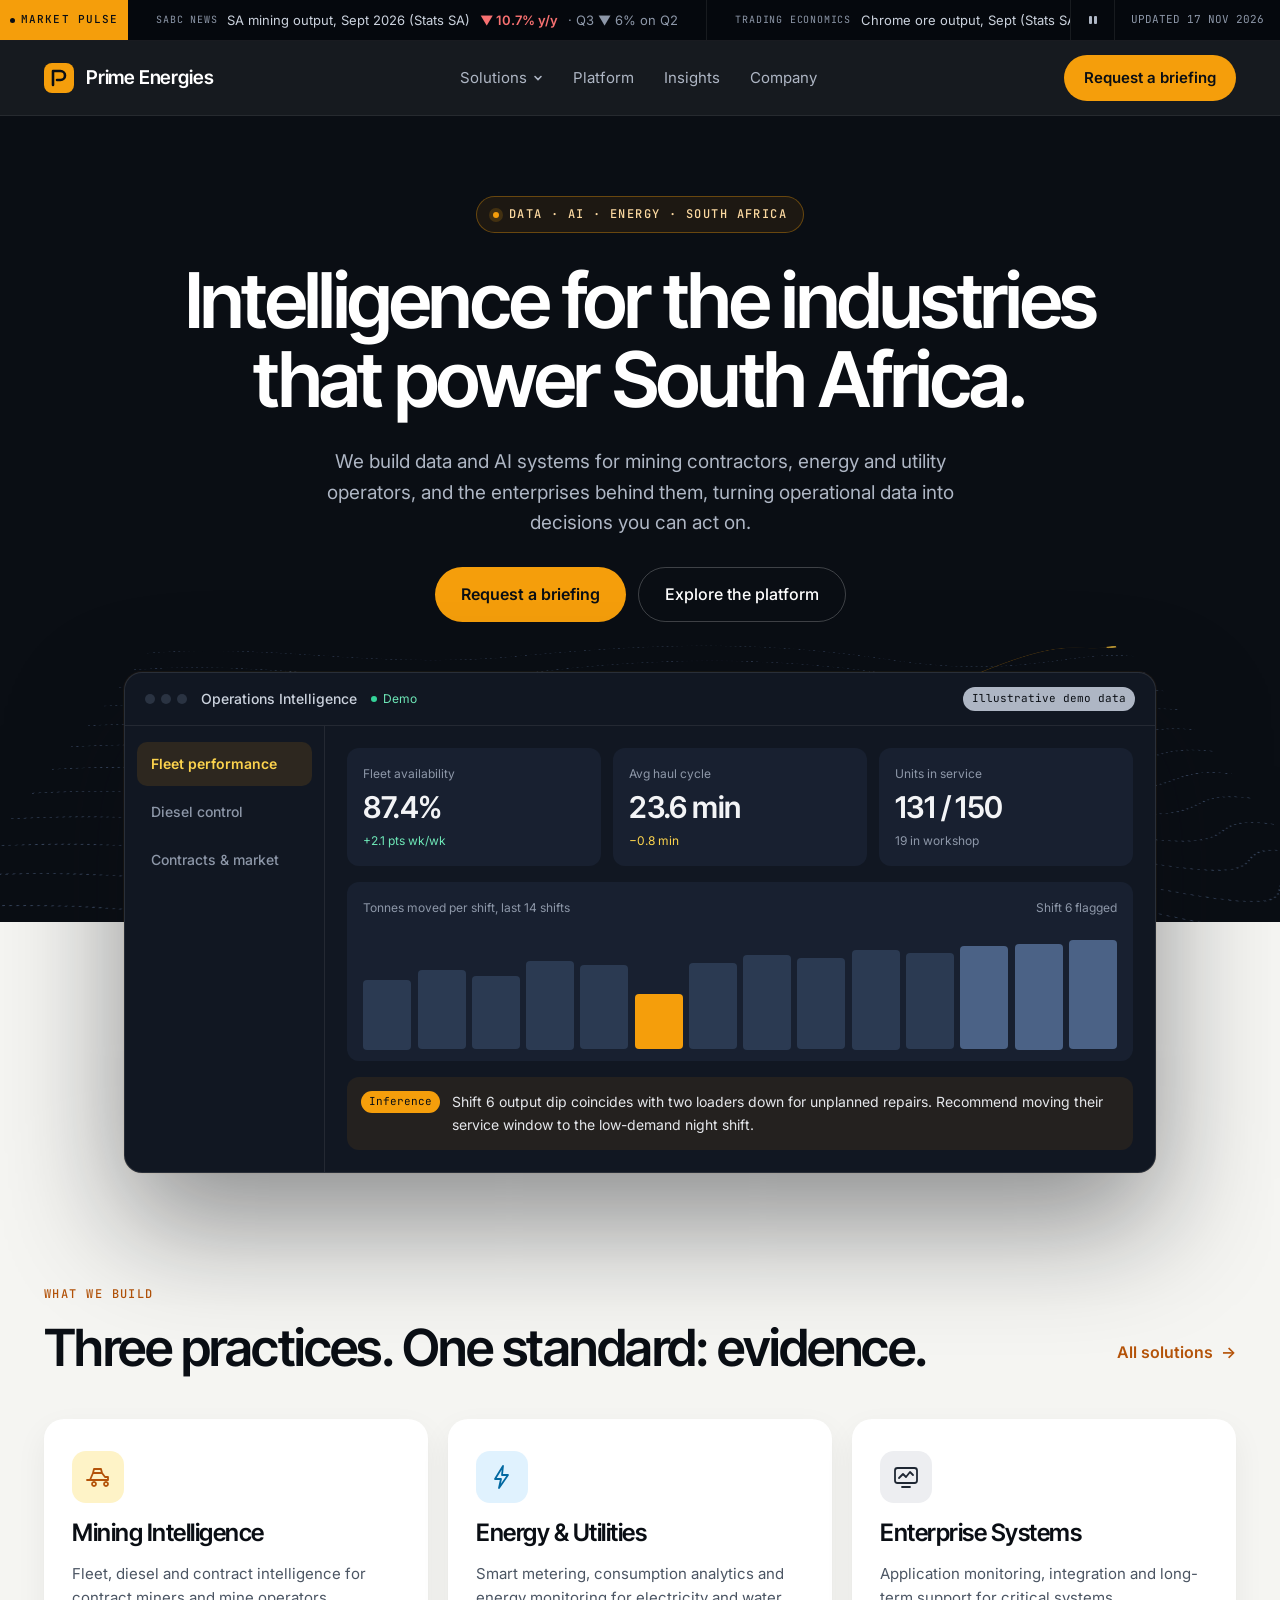
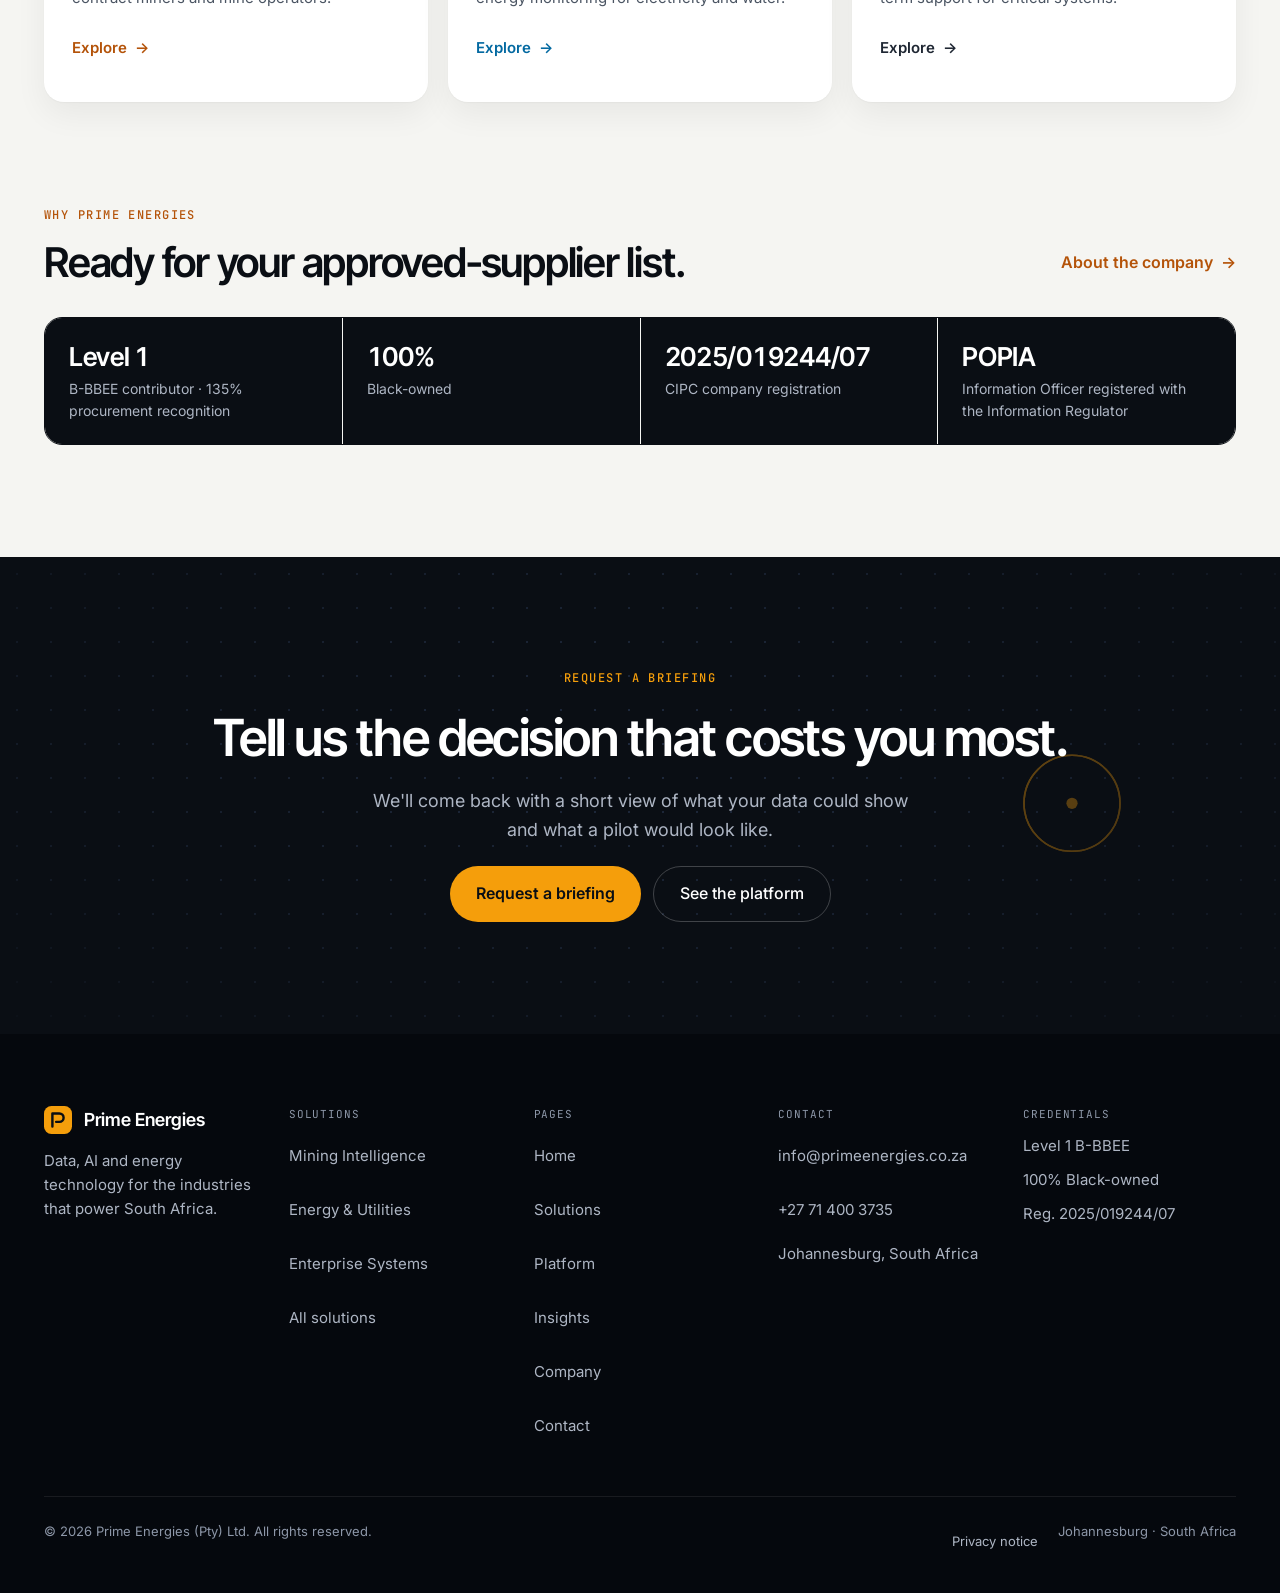
==== commit d05e583c: "Add POPIA privacy notice page, footer link and form notice Co-Authored-By: Claude Opus 5.5 <noreply@" ====
--- a/index.html
+++ b/index.html
@@ -10,22 +10,22 @@
 <meta property="og:description" content="Prime Energies builds data and AI systems for mining contractors, energy and utility operators and the enterprises behind them. Level 1 B-BBEE, Johannesburg.">
 <meta property="og:type" content="website">
 <meta name="theme-color" content="#0A0E14">
-<link rel="canonical" href="https://nmagubane.github.io/prime-energies-site/">
-<meta property="og:url" content="https://nmagubane.github.io/prime-energies-site/">
+<link rel="canonical" href="https://primeenergies.co.za/">
+<meta property="og:url" content="https://primeenergies.co.za/">
 <meta property="og:site_name" content="Prime Energies">
-<meta property="og:image" content="https://nmagubane.github.io/prime-energies-site/assets/og-image.png">
+<meta property="og:image" content="https://primeenergies.co.za/assets/og-image.png">
 <meta property="og:image:width" content="1200">
 <meta property="og:image:height" content="630">
 <meta name="twitter:card" content="summary_large_image">
 <link rel="icon" href="favicon.ico" sizes="any">
 <link rel="icon" href="assets/icon.svg" type="image/svg+xml">
 <link rel="apple-touch-icon" href="assets/apple-touch-icon.png">
-<script type="application/ld+json">{"@context": "https://schema.org", "@type": "Organization", "name": "Prime Energies", "legalName": "Prime Energies (Pty) Ltd", "url": "https://nmagubane.github.io/prime-energies-site/", "logo": "https://nmagubane.github.io/prime-energies-site/assets/apple-touch-icon.png", "email": "info@primeenergies.co.za", "telephone": "+27714003735", "identifier": "2025/019244/07", "address": {"@type": "PostalAddress", "addressLocality": "Johannesburg", "addressCountry": "ZA"}}</script>
+<script type="application/ld+json">{"@context": "https://schema.org", "@type": "Organization", "name": "Prime Energies", "legalName": "Prime Energies (Pty) Ltd", "url": "https://primeenergies.co.za/", "logo": "https://primeenergies.co.za/assets/apple-touch-icon.png", "email": "info@primeenergies.co.za", "telephone": "+27714003735", "identifier": "2025/019244/07", "address": {"@type": "PostalAddress", "addressLocality": "Johannesburg", "addressCountry": "ZA"}}</script>
 <noscript><style>.pe-menu-btn{display:none!important}.pe-hide-sm{display:flex!important;flex-wrap:wrap}</style></noscript>
 <link rel="preconnect" href="https://fonts.googleapis.com">
 <link rel="preconnect" href="https://fonts.gstatic.com" crossorigin="anonymous">
 <link href="https://fonts.googleapis.com/css2?family=Inter+Tight:wght@500;600;700&amp;family=Inter:wght@400;500;600&amp;family=JetBrains+Mono:wght@400;500&amp;display=swap" rel="stylesheet">
-<link rel="stylesheet" href="assets/site.css?v=202611170220">
+<link rel="stylesheet" href="assets/site.css?v=202611171630">
 </head>
 <body>
 <div style="min-height: 100vh; background-color: #F5F5F2; color: #0A0E14; font-family: Inter, system-ui, sans-serif; font-size: 16px; line-height: 1.6; overflow-x: clip">
@@ -186,11 +186,11 @@
 <div style="display: flex; flex-direction: column; gap: 10px; min-width: 0"><span style="font-family: 'JetBrains Mono', monospace; font-size: 11px; letter-spacing: .08em; color: #8D97A8">SOLUTIONS</span><a href="mining-intelligence.html" class="pe-navlink" style="color: #AEB6C4; font-size: 15px">Mining Intelligence</a><a href="energy-utilities.html" class="pe-navlink" style="color: #AEB6C4; font-size: 15px">Energy &amp; Utilities</a><a href="enterprise-systems.html" class="pe-navlink" style="color: #AEB6C4; font-size: 15px">Enterprise Systems</a><a href="solutions.html" class="pe-navlink" style="color: #AEB6C4; font-size: 15px">All solutions</a></div><div style="display: flex; flex-direction: column; gap: 10px; min-width: 0"><span style="font-family: 'JetBrains Mono', monospace; font-size: 11px; letter-spacing: .08em; color: #8D97A8">PAGES</span><a href="index.html" class="pe-navlink" style="color: #AEB6C4; font-size: 15px">Home</a><a href="solutions.html" class="pe-navlink" style="color: #AEB6C4; font-size: 15px">Solutions</a><a href="platform.html" class="pe-navlink" style="color: #AEB6C4; font-size: 15px">Platform</a><a href="insights.html" class="pe-navlink" style="color: #AEB6C4; font-size: 15px">Insights</a><a href="company.html" class="pe-navlink" style="color: #AEB6C4; font-size: 15px">Company</a><a href="contact.html" class="pe-navlink" style="color: #AEB6C4; font-size: 15px">Contact</a></div><div style="display: flex; flex-direction: column; gap: 10px; min-width: 0"><span style="font-family: 'JetBrains Mono', monospace; font-size: 11px; letter-spacing: .08em; color: #8D97A8">CONTACT</span><a href="mailto:info@primeenergies.co.za" class="pe-navlink" style="color: #AEB6C4; font-size: 15px">info@primeenergies.co.za</a><a href="tel:+27714003735" class="pe-navlink" style="color: #AEB6C4; font-size: 15px">+27 71 400 3735</a><span style="font-size: 15px">Johannesburg, South Africa</span></div><div style="display: flex; flex-direction: column; gap: 10px; min-width: 0"><span style="font-family: 'JetBrains Mono', monospace; font-size: 11px; letter-spacing: .08em; color: #8D97A8">CREDENTIALS</span><span style="font-size: 15px">Level 1 B-BBEE</span><span style="font-size: 15px">100% Black-owned</span><span style="font-size: 15px">Reg. 2025/019244/07</span></div>
 </div>
 <div style="border-top: 1px solid rgba(255,255,255,.08); padding-top: 24px; display: flex; flex-wrap: wrap; justify-content: space-between; gap: 12px; font-size: 13px; color: #8D97A8">
-<span>© 2026 Prime Energies (Pty) Ltd. All rights reserved.</span><span>Johannesburg · South Africa</span>
+<span>© 2026 Prime Energies (Pty) Ltd. All rights reserved.</span><span style="display: flex; gap: 20px; flex-wrap: wrap"><a href="privacy.html" class="pe-navlink" style="color: #AEB6C4">Privacy notice</a><span>Johannesburg · South Africa</span></span>
 </div>
 </div>
 </footer>
 </div>
-<script src="assets/site.js?v=202611170220"></script>
+<script src="assets/site.js?v=202611171630"></script>
 </body>
 </html>
--- a/assets/site.css
+++ b/assets/site.css
@@ -115,6 +115,7 @@
 }
 
 select{-webkit-appearance:none;-moz-appearance:none;appearance:none;font-size:16px!important;line-height:1.4;padding-right:48px!important;background-repeat:no-repeat;background-position:right 18px center;background-size:14px 14px;background-image:url("data:image/svg+xml,%3Csvg xmlns='http://www.w3.org/2000/svg' viewBox='0 0 14 14'%3E%3Cpath d='M3 5l4 4 4-4' fill='none' stroke='%23F59E0B' stroke-width='1.8' stroke-linecap='round' stroke-linejoin='round'/%3E%3C/svg%3E");cursor:pointer}
+form input,form select{height:50px;box-sizing:border-box}
 select:invalid{color:#8D97A8!important}
 select option{color:#0A0E14;background-color:#FFFFFF}
 .pe-tabbtn{text-align:left;background:none;border:none;border-radius:10px;color:#8D97A8;font-family:Inter,sans-serif;font-size:14px;font-weight:500;padding:11px 14px;min-height:44px;cursor:pointer}
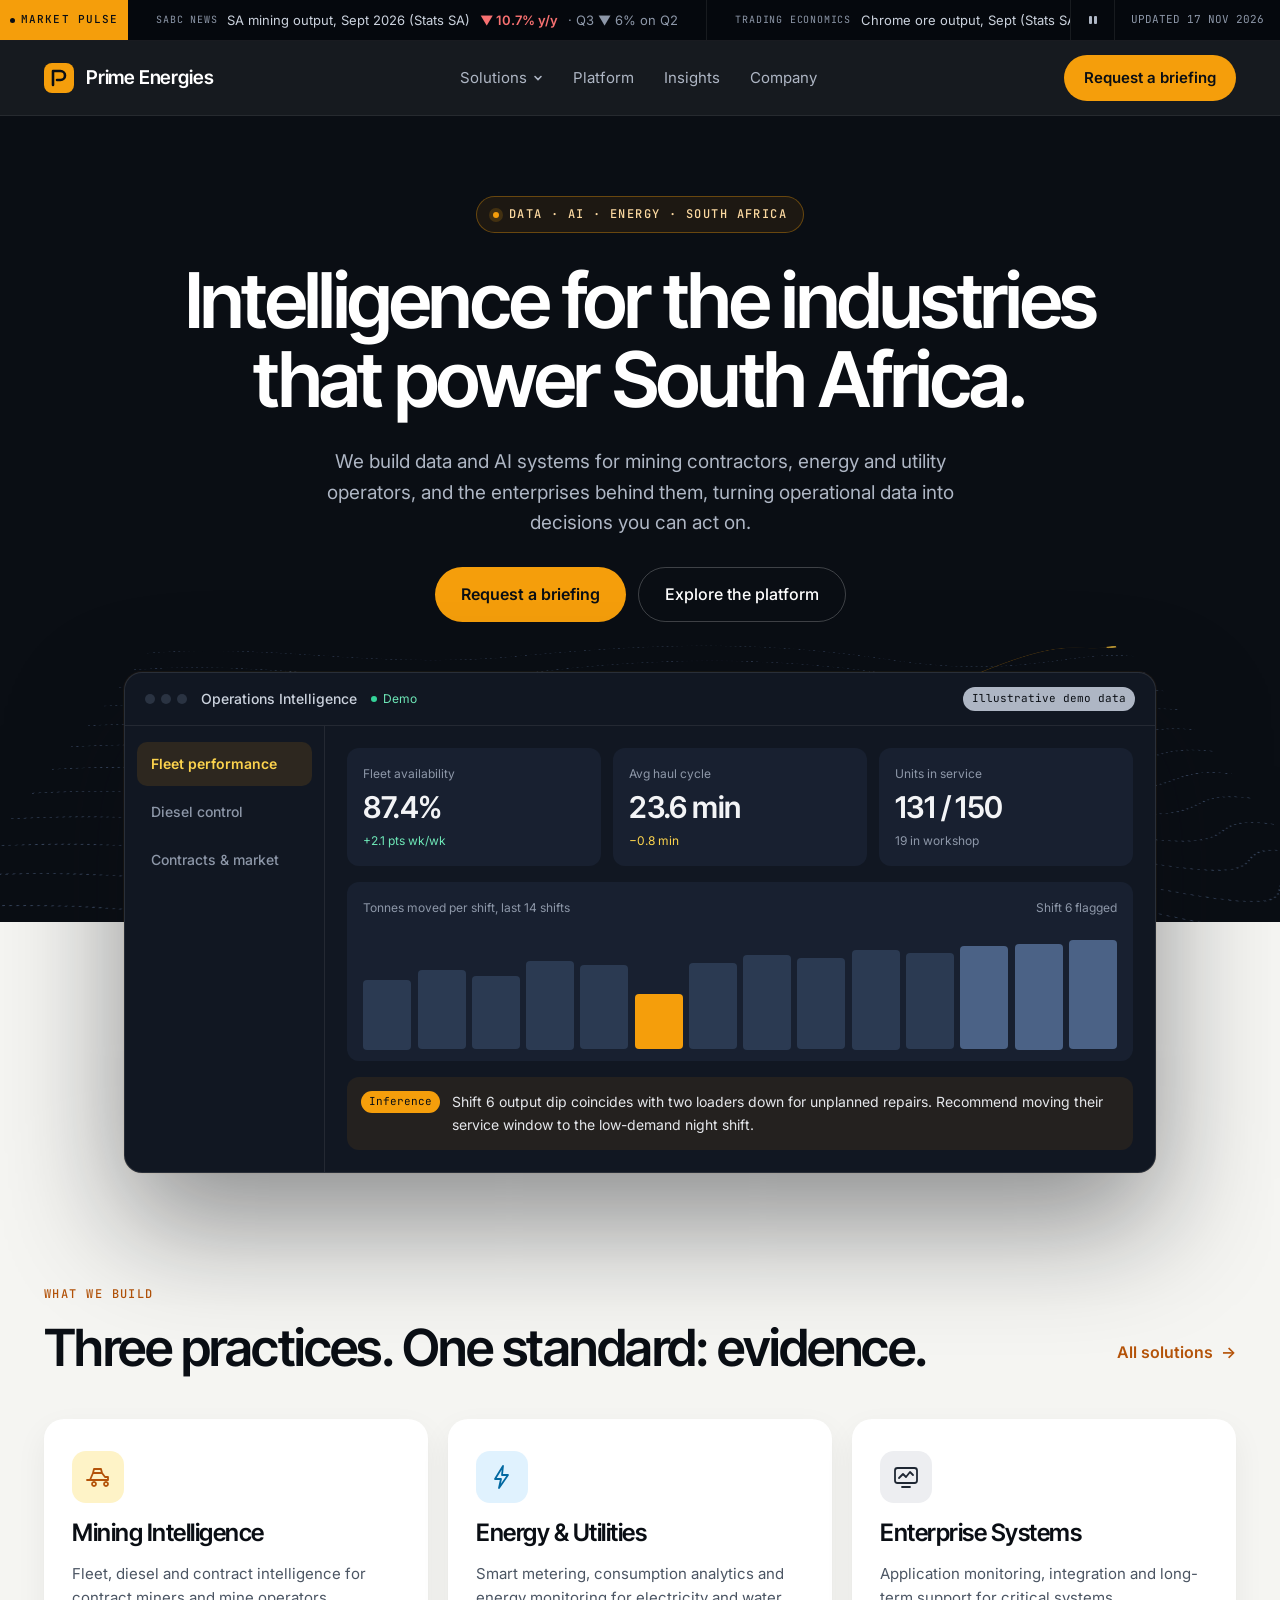
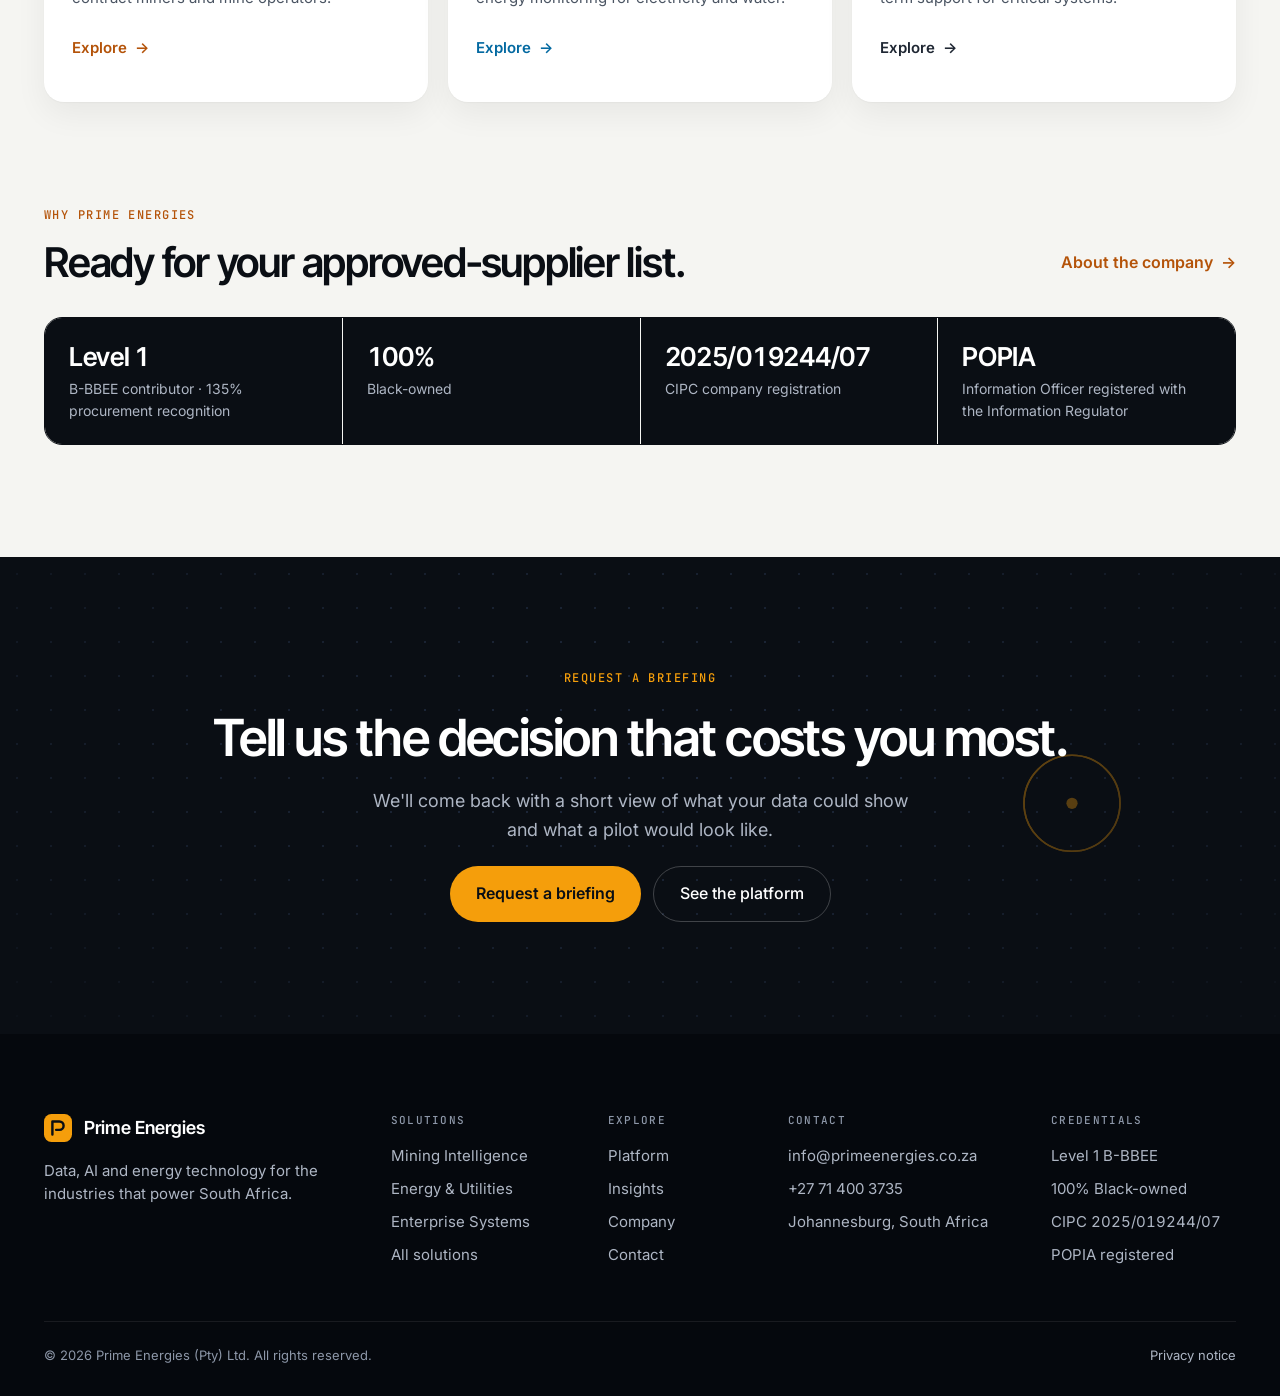
==== commit 4cc33c06: "Rebuild footer: consistent rhythm, aligned columns, clean bottom bar Co-Authored-By: Claude Opus 5.5" ====
--- a/index.html
+++ b/index.html
@@ -25,7 +25,7 @@
 <link rel="preconnect" href="https://fonts.googleapis.com">
 <link rel="preconnect" href="https://fonts.gstatic.com" crossorigin="anonymous">
 <link href="https://fonts.googleapis.com/css2?family=Inter+Tight:wght@500;600;700&amp;family=Inter:wght@400;500;600&amp;family=JetBrains+Mono:wght@400;500&amp;display=swap" rel="stylesheet">
-<link rel="stylesheet" href="assets/site.css?v=202611171630">
+<link rel="stylesheet" href="assets/site.css?v=202611171953">
 </head>
 <body>
 <div style="min-height: 100vh; background-color: #F5F5F2; color: #0A0E14; font-family: Inter, system-ui, sans-serif; font-size: 16px; line-height: 1.6; overflow-x: clip">
@@ -177,20 +177,20 @@
 </div>
 </section>
 </main><footer style="background-color: #05080D; color: #AEB6C4">
-<div style="max-width: 1240px; margin: 0 auto; padding: 72px 24px 32px; display: flex; flex-direction: column; gap: 48px">
-<div style="display: grid; grid-template-columns: repeat(auto-fit, minmax(170px, 1fr)); gap: 32px">
-<div style="display: flex; flex-direction: column; gap: 14px">
-<div style="display: flex; align-items: center; gap: 12px"><svg width="28" height="28" viewBox="0 0 30 30" aria-hidden="true"><rect width="30" height="30" rx="8" fill="#F59E0B"></rect><path d="M9 22V8h7.5a4.5 4.5 0 0 1 0 9H13" fill="none" stroke="#0A0E14" stroke-width="2.6" stroke-linecap="round" stroke-linejoin="round"></path></svg><span style="font-family: 'Inter Tight', sans-serif; font-weight: 600; font-size: 18px; color: #FFFFFF">Prime Energies</span></div>
-<p style="margin: 0; font-size: 15px">Data, AI and energy technology for the industries that power South Africa.</p>
+<div style="max-width: 1240px; margin: 0 auto; padding: 80px 24px 32px; display: flex; flex-direction: column; gap: 56px">
+<div class="pe-fgrid">
+<div class="pe-fbrand" style="display: flex; flex-direction: column; gap: 16px; max-width: 320px">
+<a href="index.html" aria-label="Prime Energies home" style="display: inline-flex; align-items: center; gap: 12px; text-decoration: none; align-self: flex-start"><svg width="28" height="28" viewBox="0 0 30 30" aria-hidden="true"><rect width="30" height="30" rx="8" fill="#F59E0B"></rect><path d="M9 22V8h7.5a4.5 4.5 0 0 1 0 9H13" fill="none" stroke="#0A0E14" stroke-width="2.6" stroke-linecap="round" stroke-linejoin="round"></path></svg><span style="font-family: 'Inter Tight', sans-serif; font-weight: 600; font-size: 18px; color: #FFFFFF">Prime Energies</span></a>
+<p style="margin: 0; font-size: 15px; line-height: 1.55">Data, AI and energy technology for the industries that power South Africa.</p>
 </div>
-<div style="display: flex; flex-direction: column; gap: 10px; min-width: 0"><span style="font-family: 'JetBrains Mono', monospace; font-size: 11px; letter-spacing: .08em; color: #8D97A8">SOLUTIONS</span><a href="mining-intelligence.html" class="pe-navlink" style="color: #AEB6C4; font-size: 15px">Mining Intelligence</a><a href="energy-utilities.html" class="pe-navlink" style="color: #AEB6C4; font-size: 15px">Energy &amp; Utilities</a><a href="enterprise-systems.html" class="pe-navlink" style="color: #AEB6C4; font-size: 15px">Enterprise Systems</a><a href="solutions.html" class="pe-navlink" style="color: #AEB6C4; font-size: 15px">All solutions</a></div><div style="display: flex; flex-direction: column; gap: 10px; min-width: 0"><span style="font-family: 'JetBrains Mono', monospace; font-size: 11px; letter-spacing: .08em; color: #8D97A8">PAGES</span><a href="index.html" class="pe-navlink" style="color: #AEB6C4; font-size: 15px">Home</a><a href="solutions.html" class="pe-navlink" style="color: #AEB6C4; font-size: 15px">Solutions</a><a href="platform.html" class="pe-navlink" style="color: #AEB6C4; font-size: 15px">Platform</a><a href="insights.html" class="pe-navlink" style="color: #AEB6C4; font-size: 15px">Insights</a><a href="company.html" class="pe-navlink" style="color: #AEB6C4; font-size: 15px">Company</a><a href="contact.html" class="pe-navlink" style="color: #AEB6C4; font-size: 15px">Contact</a></div><div style="display: flex; flex-direction: column; gap: 10px; min-width: 0"><span style="font-family: 'JetBrains Mono', monospace; font-size: 11px; letter-spacing: .08em; color: #8D97A8">CONTACT</span><a href="mailto:info@primeenergies.co.za" class="pe-navlink" style="color: #AEB6C4; font-size: 15px">info@primeenergies.co.za</a><a href="tel:+27714003735" class="pe-navlink" style="color: #AEB6C4; font-size: 15px">+27 71 400 3735</a><span style="font-size: 15px">Johannesburg, South Africa</span></div><div style="display: flex; flex-direction: column; gap: 10px; min-width: 0"><span style="font-family: 'JetBrains Mono', monospace; font-size: 11px; letter-spacing: .08em; color: #8D97A8">CREDENTIALS</span><span style="font-size: 15px">Level 1 B-BBEE</span><span style="font-size: 15px">100% Black-owned</span><span style="font-size: 15px">Reg. 2025/019244/07</span></div>
+<nav aria-label="Solutions" class=""><h2 class="pe-fh" style="font-family: 'JetBrains Mono', monospace">SOLUTIONS</h2><ul class="pe-flist"><li><a href="mining-intelligence.html">Mining Intelligence</a></li><li><a href="energy-utilities.html">Energy &amp; Utilities</a></li><li><a href="enterprise-systems.html">Enterprise Systems</a></li><li><a href="solutions.html">All solutions</a></li></ul></nav><nav aria-label="Explore" class=""><h2 class="pe-fh" style="font-family: 'JetBrains Mono', monospace">EXPLORE</h2><ul class="pe-flist"><li><a href="platform.html">Platform</a></li><li><a href="insights.html">Insights</a></li><li><a href="company.html">Company</a></li><li><a href="contact.html">Contact</a></li></ul></nav><div class="pe-fwide"><h2 class="pe-fh" style="font-family: 'JetBrains Mono', monospace">CONTACT</h2><ul class="pe-flist"><li><a href="mailto:info@primeenergies.co.za">info@primeenergies.co.za</a></li><li><a href="tel:+27714003735">+27 71 400 3735</a></li><li><span>Johannesburg, South Africa</span></li></ul></div><div class="pe-fwide"><h2 class="pe-fh" style="font-family: 'JetBrains Mono', monospace">CREDENTIALS</h2><ul class="pe-flist"><li><span>Level 1 B-BBEE</span></li><li><span>100% Black-owned</span></li><li><span style="font-variant-numeric: tabular-nums">CIPC 2025/019244/07</span></li><li><span>POPIA registered</span></li></ul></div>
 </div>
-<div style="border-top: 1px solid rgba(255,255,255,.08); padding-top: 24px; display: flex; flex-wrap: wrap; justify-content: space-between; gap: 12px; font-size: 13px; color: #8D97A8">
-<span>© 2026 Prime Energies (Pty) Ltd. All rights reserved.</span><span style="display: flex; gap: 20px; flex-wrap: wrap"><a href="privacy.html" class="pe-navlink" style="color: #AEB6C4">Privacy notice</a><span>Johannesburg · South Africa</span></span>
+<div class="pe-fbar">
+<span>&#169; 2026 Prime Energies (Pty) Ltd. All rights reserved.</span><a href="privacy.html">Privacy notice</a>
 </div>
 </div>
 </footer>
 </div>
-<script src="assets/site.js?v=202611171630"></script>
+<script src="assets/site.js?v=202611171953"></script>
 </body>
 </html>
--- a/assets/site.css
+++ b/assets/site.css
@@ -93,7 +93,17 @@
 @media (min-width:1100px){.pe-cap3,.pe-news3{grid-template-columns:repeat(3,minmax(0,1fr))!important}}
 @media (max-width:560px){.pe-micro{display:none}}
 @media (max-width:1279px){.pe-chip-wide,.pe-chips-note{display:none!important}}
-footer a,.pe-mm-foot a,main a[href^="mailto"],main a[href^="tel"]{display:inline-block;padding:10px 0}
+.pe-mm-foot a,main a[href^="mailto"],main a[href^="tel"]{display:inline-block;padding:10px 0}
+.pe-fgrid{display:grid;gap:44px 32px;grid-template-columns:repeat(2,minmax(0,1fr))}
+.pe-fbrand{grid-column:1/-1}
+@media(max-width:559px){.pe-fwide{grid-column:1/-1}}
+@media(min-width:1024px){.pe-fgrid{grid-template-columns:minmax(0,1.7fr) minmax(0,1fr) minmax(0,.8fr) minmax(0,1.25fr) minmax(0,1fr)}.pe-fbrand{grid-column:auto}}
+.pe-fh{margin:0 0 18px;font-size:11px;font-weight:500;letter-spacing:.12em;color:#8D97A8}
+.pe-flist{list-style:none;margin:0;padding:0;display:flex;flex-direction:column;gap:12px;font-size:15px;line-height:1.4;color:#AEB6C4}
+.pe-flist a{display:inline-block;padding:4px 0;margin:-4px 0;color:#AEB6C4;text-decoration:none;transition:color .15s}
+.pe-flist a:hover,.pe-fbar a:hover{color:#FFFFFF}
+.pe-fbar{border-top:1px solid rgba(255,255,255,.08);padding-top:24px;display:flex;flex-wrap:wrap;align-items:center;justify-content:space-between;gap:12px 24px;font-size:13px;line-height:1.4;color:#8D97A8}
+.pe-fbar a{display:inline-block;padding:4px 0;margin:-4px 0;color:#AEB6C4;text-decoration:none;transition:color .15s}
 .pe-more{min-height:44px;align-items:center}
 .pe-ticker:focus-within .pe-belt,.pe-ticker.is-paused .pe-belt{animation-play-state:paused}
 .pe-tick-pause:hover,.pe-tick-pause[aria-pressed="true"]{color:#F59E0B!important}
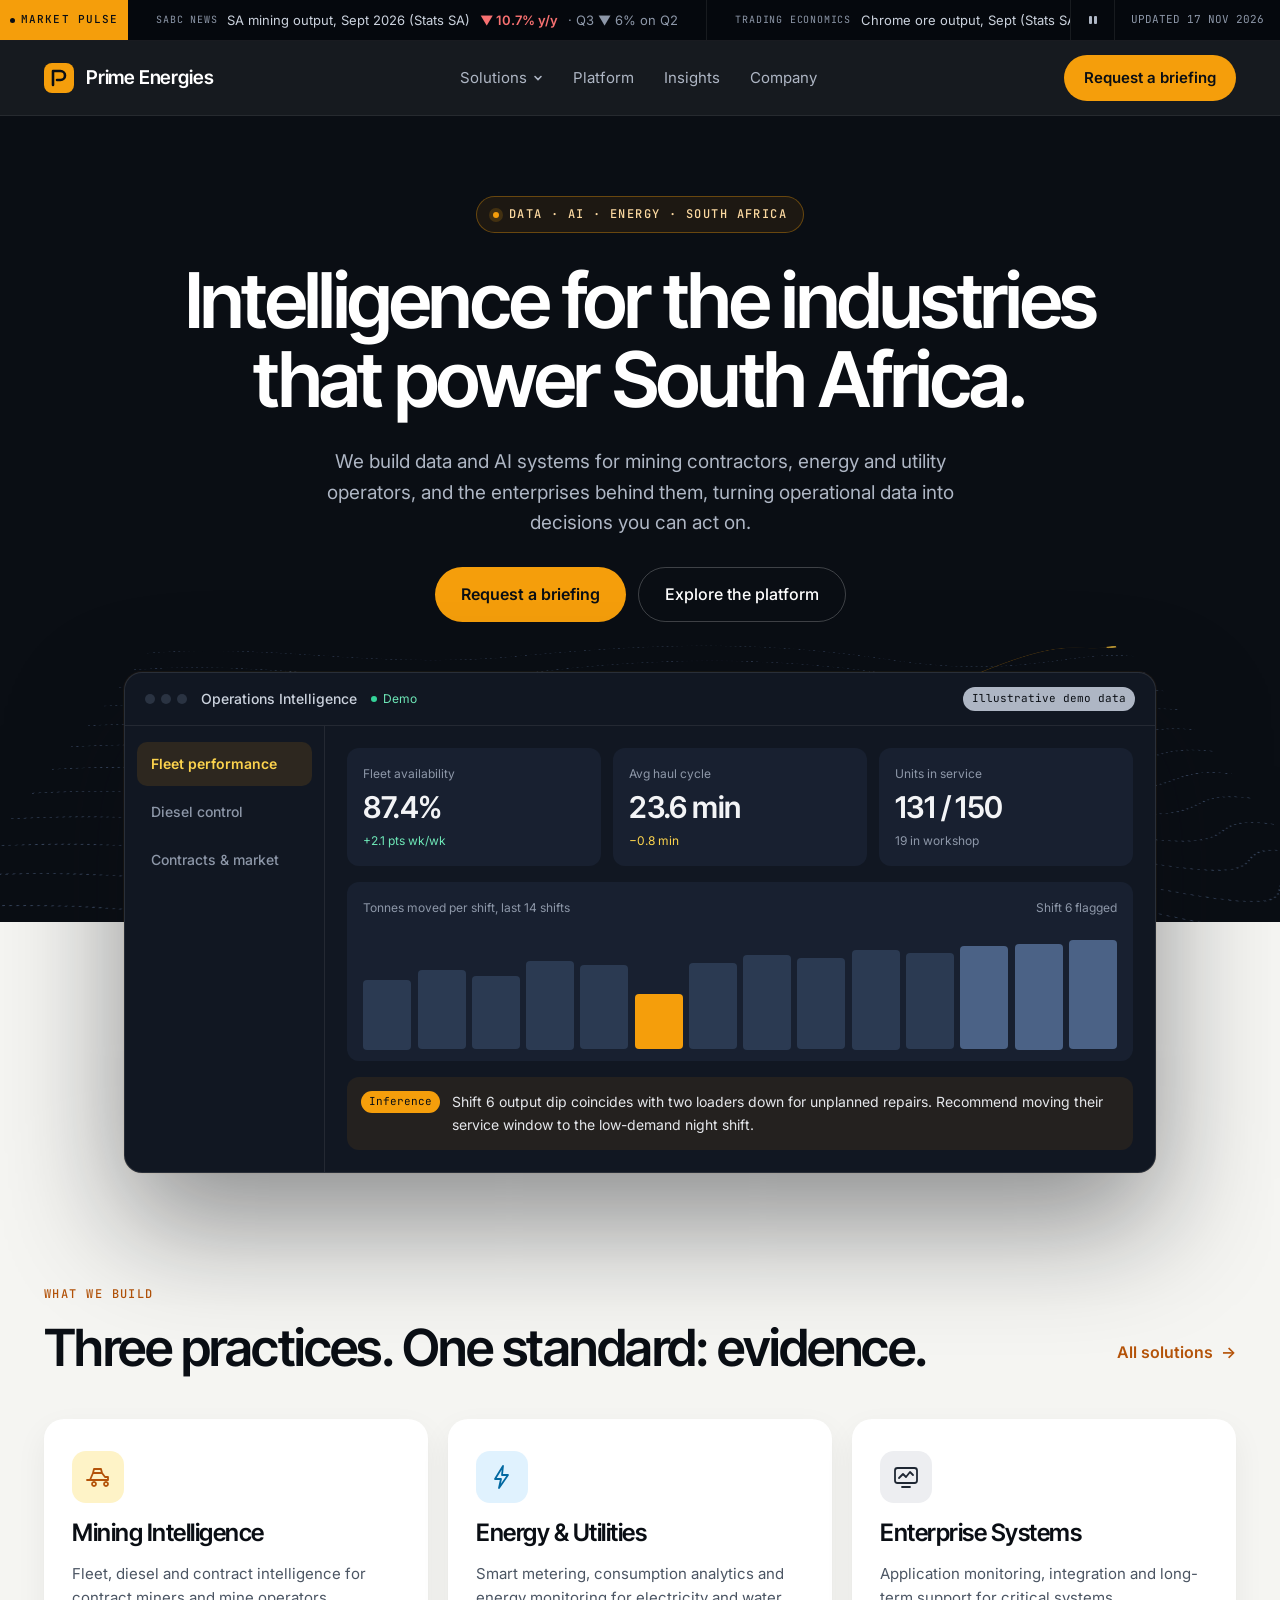
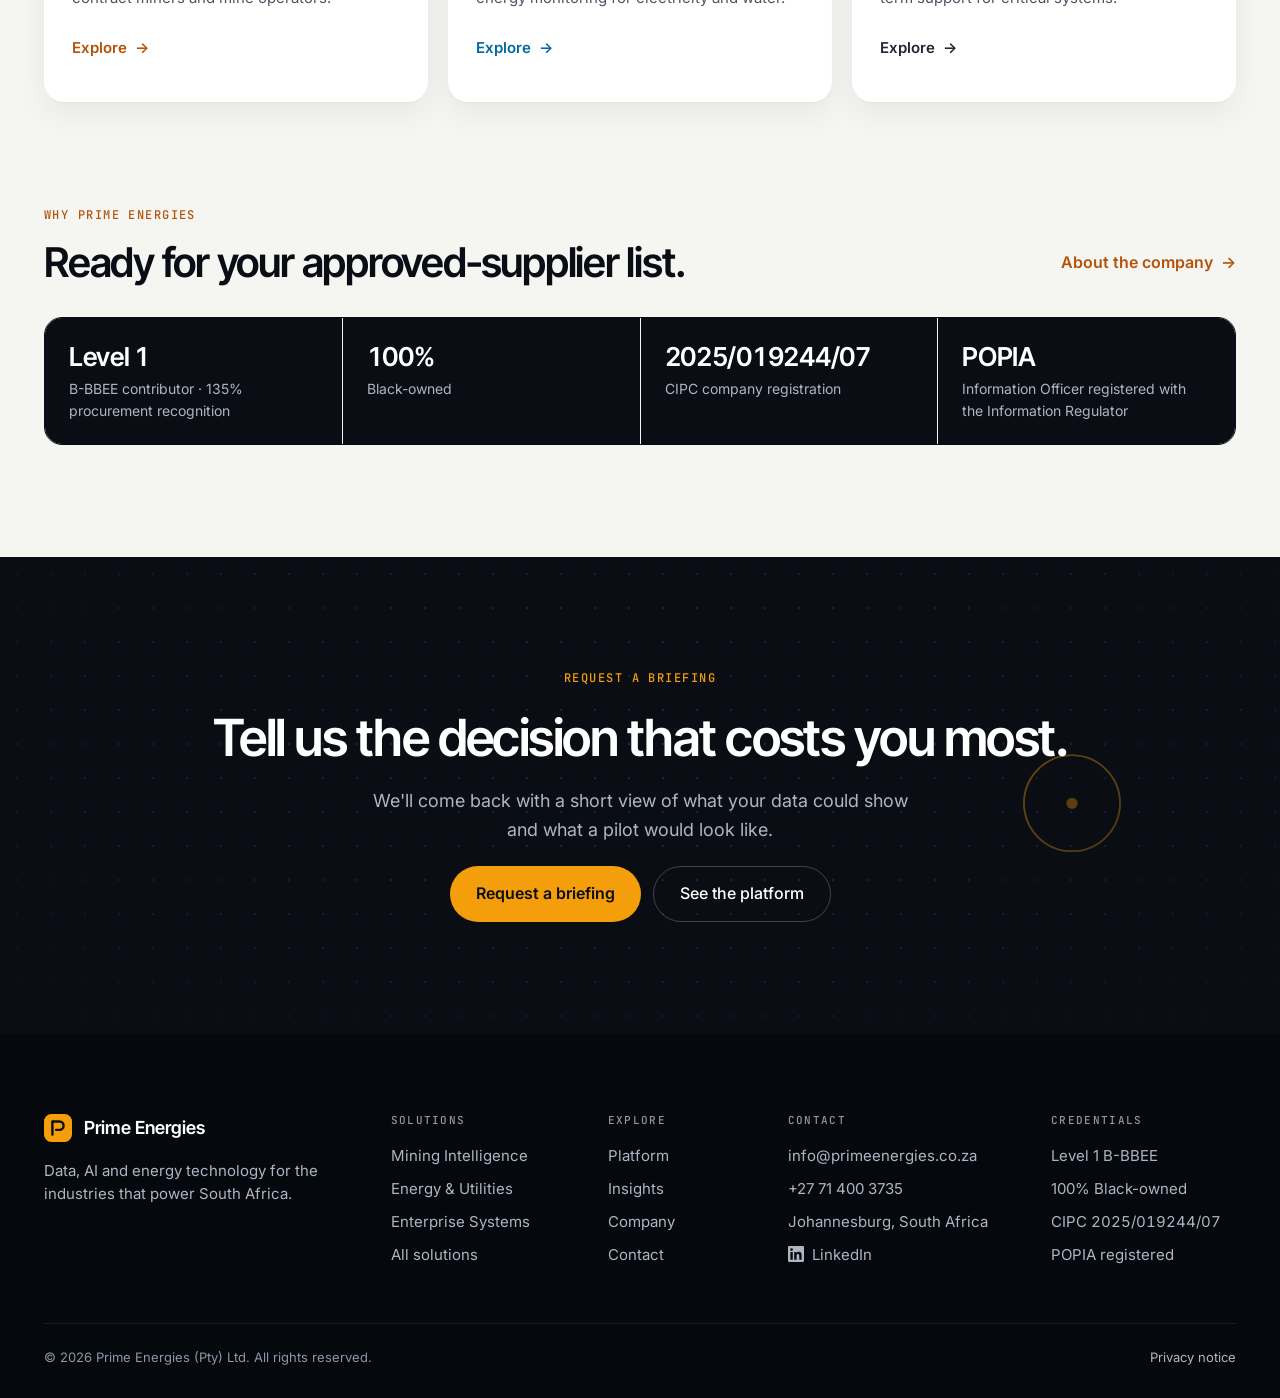
==== commit 20862770: "Footer: link to the Prime Energies LinkedIn page Co-Authored-By: Claude Opus 5.5 <noreply@anthropic." ====
--- a/index.html
+++ b/index.html
@@ -4,10 +4,10 @@
 <meta charset="utf-8">
 <meta name="viewport" content="width=device-width, initial-scale=1">
 <meta name="format-detection" content="telephone=no, date=no, address=no, email=no">
-<title>Prime Energies | Data, AI and energy technology</title>
-<meta name="description" content="Prime Energies builds data and AI systems for mining contractors, energy and utility operators and the enterprises behind them. Level 1 B-BBEE, Johannesburg.">
-<meta property="og:title" content="Prime Energies | Data, AI and energy technology">
-<meta property="og:description" content="Prime Energies builds data and AI systems for mining contractors, energy and utility operators and the enterprises behind them. Level 1 B-BBEE, Johannesburg.">
+<title>Prime Energies | Data and AI for mining and energy, South Africa</title>
+<meta name="description" content="Prime Energies (Pty) Ltd is a Johannesburg technology company building data, software and AI for mining, energy and industrial operations. Level 1 B-BBEE.">
+<meta property="og:title" content="Prime Energies | Data and AI for mining and energy, South Africa">
+<meta property="og:description" content="Prime Energies (Pty) Ltd is a Johannesburg technology company building data, software and AI for mining, energy and industrial operations. Level 1 B-BBEE.">
 <meta property="og:type" content="website">
 <meta name="theme-color" content="#0A0E14">
 <link rel="canonical" href="https://primeenergies.co.za/">
@@ -17,15 +17,18 @@
 <meta property="og:image:width" content="1200">
 <meta property="og:image:height" content="630">
 <meta name="twitter:card" content="summary_large_image">
-<link rel="icon" href="favicon.ico" sizes="any">
+<link rel="icon" href="favicon.ico" sizes="48x48">
+<link rel="icon" href="assets/favicon-96.png" type="image/png" sizes="96x96">
+<link rel="icon" href="assets/favicon-192.png" type="image/png" sizes="192x192">
 <link rel="icon" href="assets/icon.svg" type="image/svg+xml">
 <link rel="apple-touch-icon" href="assets/apple-touch-icon.png">
-<script type="application/ld+json">{"@context": "https://schema.org", "@type": "Organization", "name": "Prime Energies", "legalName": "Prime Energies (Pty) Ltd", "url": "https://primeenergies.co.za/", "logo": "https://primeenergies.co.za/assets/apple-touch-icon.png", "email": "info@primeenergies.co.za", "telephone": "+27714003735", "identifier": "2025/019244/07", "address": {"@type": "PostalAddress", "addressLocality": "Johannesburg", "addressCountry": "ZA"}}</script>
+<script type="application/ld+json">{"@context": "https://schema.org", "@type": "Organization", "@id": "https://primeenergies.co.za/#organization", "name": "Prime Energies", "legalName": "Prime Energies (Pty) Ltd", "alternateName": ["Prime Energies South Africa", "Prime Energies (Pty) Ltd"], "description": "South African technology company building data, software and AI systems for mining, energy and industrial operations.", "url": "https://primeenergies.co.za/", "logo": {"@type": "ImageObject", "url": "https://primeenergies.co.za/assets/logo-512.png", "width": 512, "height": 512}, "email": "info@primeenergies.co.za", "telephone": "+27714003735", "foundingDate": "2025", "identifier": {"@type": "PropertyValue", "propertyID": "CIPC registration number", "value": "2025/019244/07"}, "address": {"@type": "PostalAddress", "addressLocality": "Johannesburg", "addressRegion": "Gauteng", "addressCountry": "ZA"}, "areaServed": {"@type": "Country", "name": "South Africa"}, "knowsAbout": ["Mining fleet and diesel analytics", "Fuel reconciliation", "Smart metering", "Energy analytics", "Application monitoring", "Artificial intelligence"], "sameAs": ["https://www.linkedin.com/company/prime-energies-za/"]}</script>
+<script type="application/ld+json">{"@context": "https://schema.org", "@type": "WebSite", "@id": "https://primeenergies.co.za/#website", "name": "Prime Energies", "alternateName": ["Prime Energies South Africa", "primeenergies.co.za"], "url": "https://primeenergies.co.za/", "publisher": {"@id": "https://primeenergies.co.za/#organization"}}</script>
 <noscript><style>.pe-menu-btn{display:none!important}.pe-hide-sm{display:flex!important;flex-wrap:wrap}</style></noscript>
 <link rel="preconnect" href="https://fonts.googleapis.com">
 <link rel="preconnect" href="https://fonts.gstatic.com" crossorigin="anonymous">
 <link href="https://fonts.googleapis.com/css2?family=Inter+Tight:wght@500;600;700&amp;family=Inter:wght@400;500;600&amp;family=JetBrains+Mono:wght@400;500&amp;display=swap" rel="stylesheet">
-<link rel="stylesheet" href="assets/site.css?v=202611171953">
+<link rel="stylesheet" href="assets/site.css?v=202611172248">
 </head>
 <body>
 <div style="min-height: 100vh; background-color: #F5F5F2; color: #0A0E14; font-family: Inter, system-ui, sans-serif; font-size: 16px; line-height: 1.6; overflow-x: clip">
@@ -183,7 +186,7 @@
 <a href="index.html" aria-label="Prime Energies home" style="display: inline-flex; align-items: center; gap: 12px; text-decoration: none; align-self: flex-start"><svg width="28" height="28" viewBox="0 0 30 30" aria-hidden="true"><rect width="30" height="30" rx="8" fill="#F59E0B"></rect><path d="M9 22V8h7.5a4.5 4.5 0 0 1 0 9H13" fill="none" stroke="#0A0E14" stroke-width="2.6" stroke-linecap="round" stroke-linejoin="round"></path></svg><span style="font-family: 'Inter Tight', sans-serif; font-weight: 600; font-size: 18px; color: #FFFFFF">Prime Energies</span></a>
 <p style="margin: 0; font-size: 15px; line-height: 1.55">Data, AI and energy technology for the industries that power South Africa.</p>
 </div>
-<nav aria-label="Solutions" class=""><h2 class="pe-fh" style="font-family: 'JetBrains Mono', monospace">SOLUTIONS</h2><ul class="pe-flist"><li><a href="mining-intelligence.html">Mining Intelligence</a></li><li><a href="energy-utilities.html">Energy &amp; Utilities</a></li><li><a href="enterprise-systems.html">Enterprise Systems</a></li><li><a href="solutions.html">All solutions</a></li></ul></nav><nav aria-label="Explore" class=""><h2 class="pe-fh" style="font-family: 'JetBrains Mono', monospace">EXPLORE</h2><ul class="pe-flist"><li><a href="platform.html">Platform</a></li><li><a href="insights.html">Insights</a></li><li><a href="company.html">Company</a></li><li><a href="contact.html">Contact</a></li></ul></nav><div class="pe-fwide"><h2 class="pe-fh" style="font-family: 'JetBrains Mono', monospace">CONTACT</h2><ul class="pe-flist"><li><a href="mailto:info@primeenergies.co.za">info@primeenergies.co.za</a></li><li><a href="tel:+27714003735">+27 71 400 3735</a></li><li><span>Johannesburg, South Africa</span></li></ul></div><div class="pe-fwide"><h2 class="pe-fh" style="font-family: 'JetBrains Mono', monospace">CREDENTIALS</h2><ul class="pe-flist"><li><span>Level 1 B-BBEE</span></li><li><span>100% Black-owned</span></li><li><span style="font-variant-numeric: tabular-nums">CIPC 2025/019244/07</span></li><li><span>POPIA registered</span></li></ul></div>
+<nav aria-label="Solutions" class=""><h2 class="pe-fh" style="font-family: 'JetBrains Mono', monospace">SOLUTIONS</h2><ul class="pe-flist"><li><a href="mining-intelligence.html">Mining Intelligence</a></li><li><a href="energy-utilities.html">Energy &amp; Utilities</a></li><li><a href="enterprise-systems.html">Enterprise Systems</a></li><li><a href="solutions.html">All solutions</a></li></ul></nav><nav aria-label="Explore" class=""><h2 class="pe-fh" style="font-family: 'JetBrains Mono', monospace">EXPLORE</h2><ul class="pe-flist"><li><a href="platform.html">Platform</a></li><li><a href="insights.html">Insights</a></li><li><a href="company.html">Company</a></li><li><a href="contact.html">Contact</a></li></ul></nav><div class="pe-fwide"><h2 class="pe-fh" style="font-family: 'JetBrains Mono', monospace">CONTACT</h2><ul class="pe-flist"><li><a href="mailto:info@primeenergies.co.za">info@primeenergies.co.za</a></li><li><a href="tel:+27714003735">+27 71 400 3735</a></li><li><span>Johannesburg, South Africa</span></li><li><a href="https://www.linkedin.com/company/prime-energies-za/" target="_blank" rel="noopener" style="display: inline-flex; align-items: center; gap: 8px"><svg width="16" height="16" viewBox="0 0 24 24" aria-hidden="true" fill="currentColor"><path d="M20.45 20.45h-3.55v-5.57c0-1.33-.03-3.04-1.85-3.04-1.86 0-2.14 1.45-2.14 2.94v5.67H9.35V9h3.41v1.56h.05c.48-.9 1.64-1.85 3.37-1.85 3.6 0 4.27 2.37 4.27 5.46v6.28zM5.34 7.43a2.06 2.06 0 1 1 0-4.12 2.06 2.06 0 0 1 0 4.12zM7.12 20.45H3.56V9h3.56v11.45zM22.22 0H1.77C.79 0 0 .77 0 1.73v20.54C0 23.23.79 24 1.77 24h20.45c.98 0 1.78-.77 1.78-1.73V1.73C24 .77 23.2 0 22.22 0z"/></svg>LinkedIn<span class="pe-sr" style="position:absolute;width:1px;height:1px;overflow:hidden;clip:rect(0 0 0 0)"> (opens in a new tab)</span></a></li></ul></div><div class="pe-fwide"><h2 class="pe-fh" style="font-family: 'JetBrains Mono', monospace">CREDENTIALS</h2><ul class="pe-flist"><li><span>Level 1 B-BBEE</span></li><li><span>100% Black-owned</span></li><li><span style="font-variant-numeric: tabular-nums">CIPC 2025/019244/07</span></li><li><span>POPIA registered</span></li></ul></div>
 </div>
 <div class="pe-fbar">
 <span>&#169; 2026 Prime Energies (Pty) Ltd. All rights reserved.</span><a href="privacy.html">Privacy notice</a>
@@ -191,6 +194,6 @@
 </div>
 </footer>
 </div>
-<script src="assets/site.js?v=202611171953"></script>
+<script src="assets/site.js?v=202611172248"></script>
 </body>
 </html>
